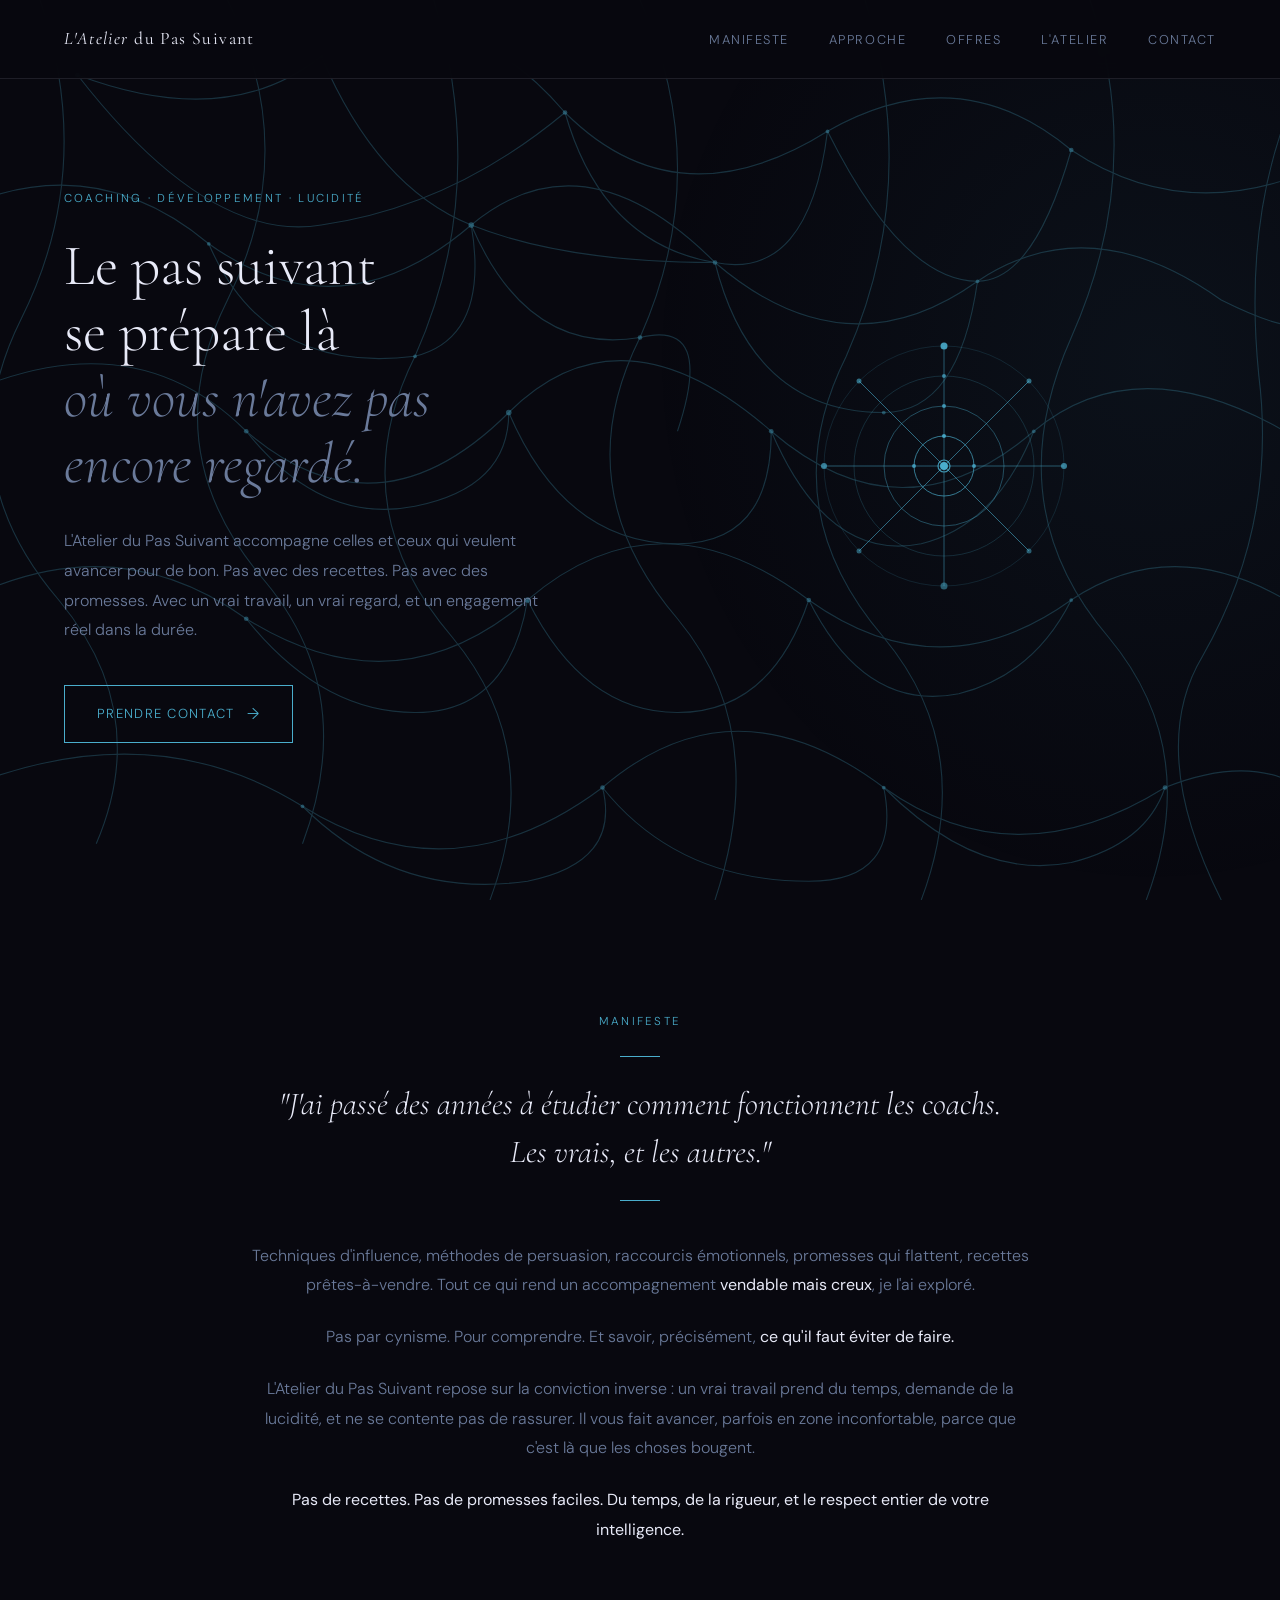
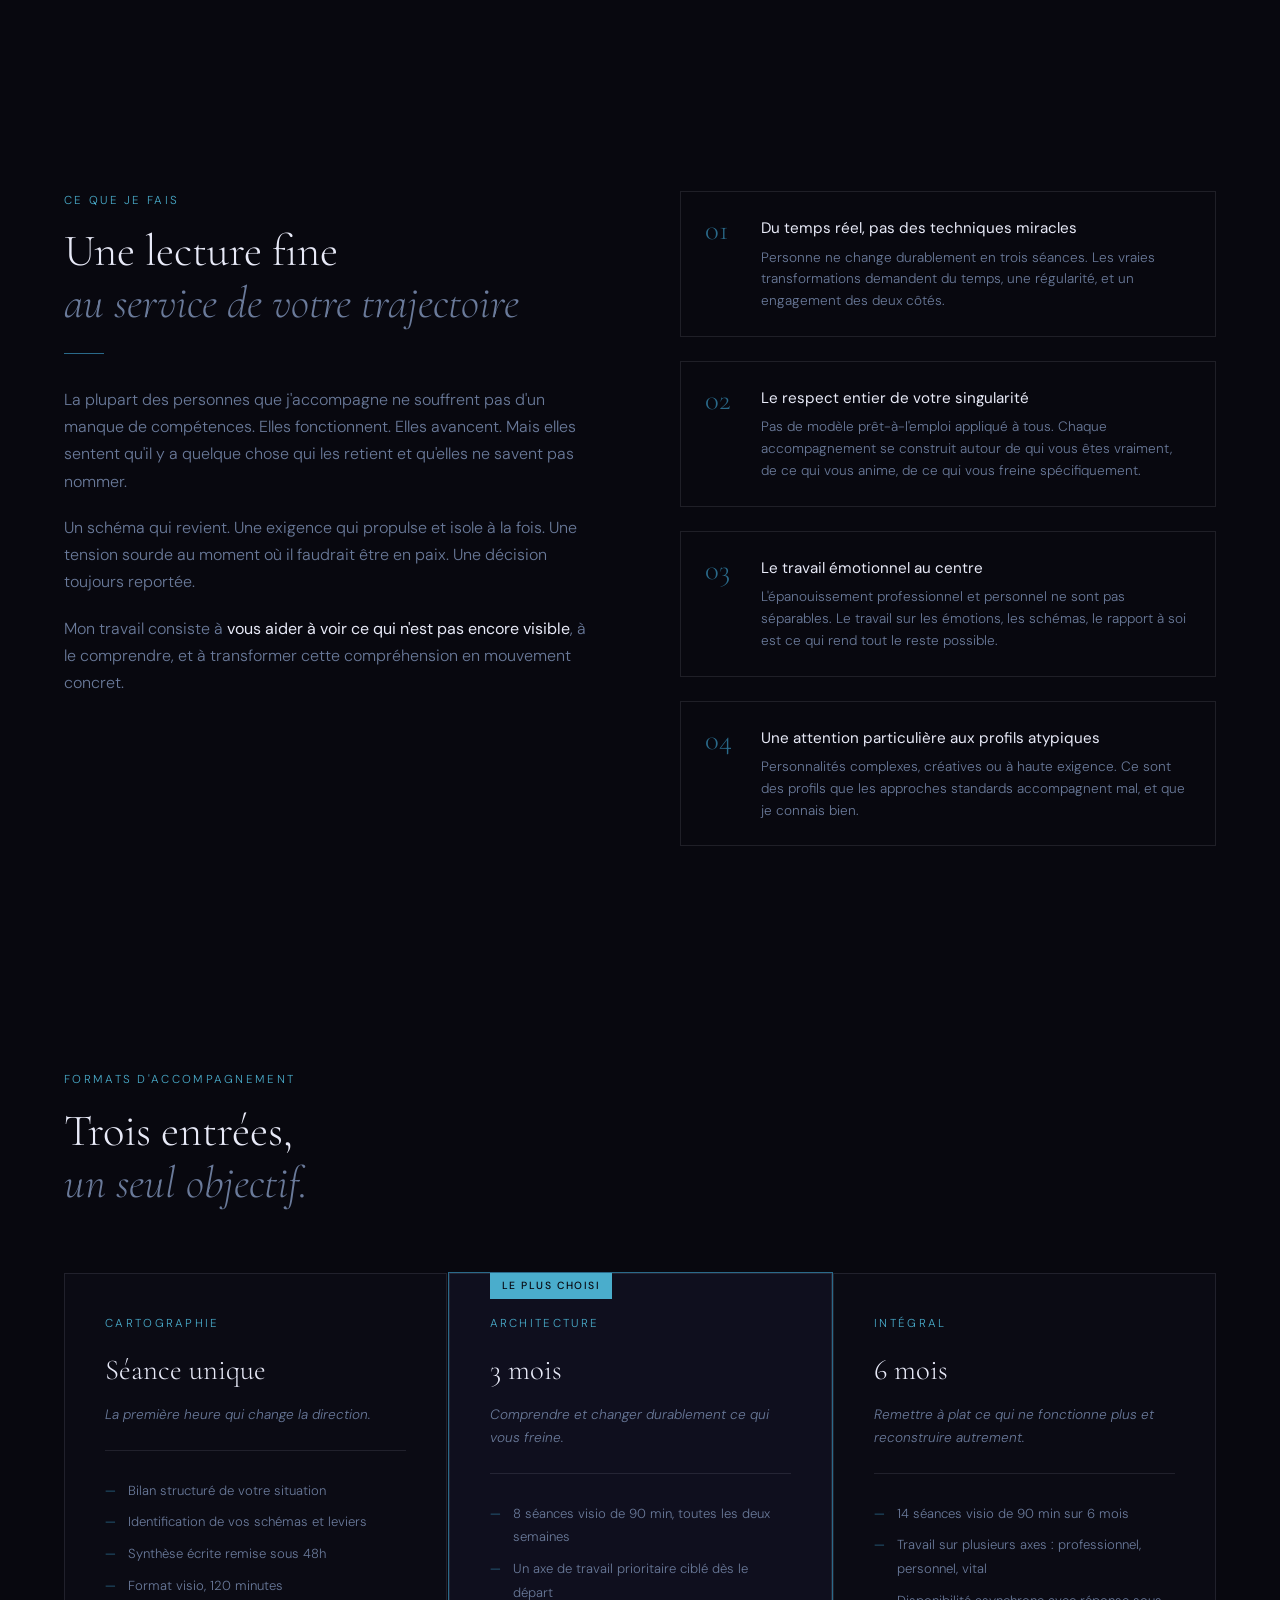
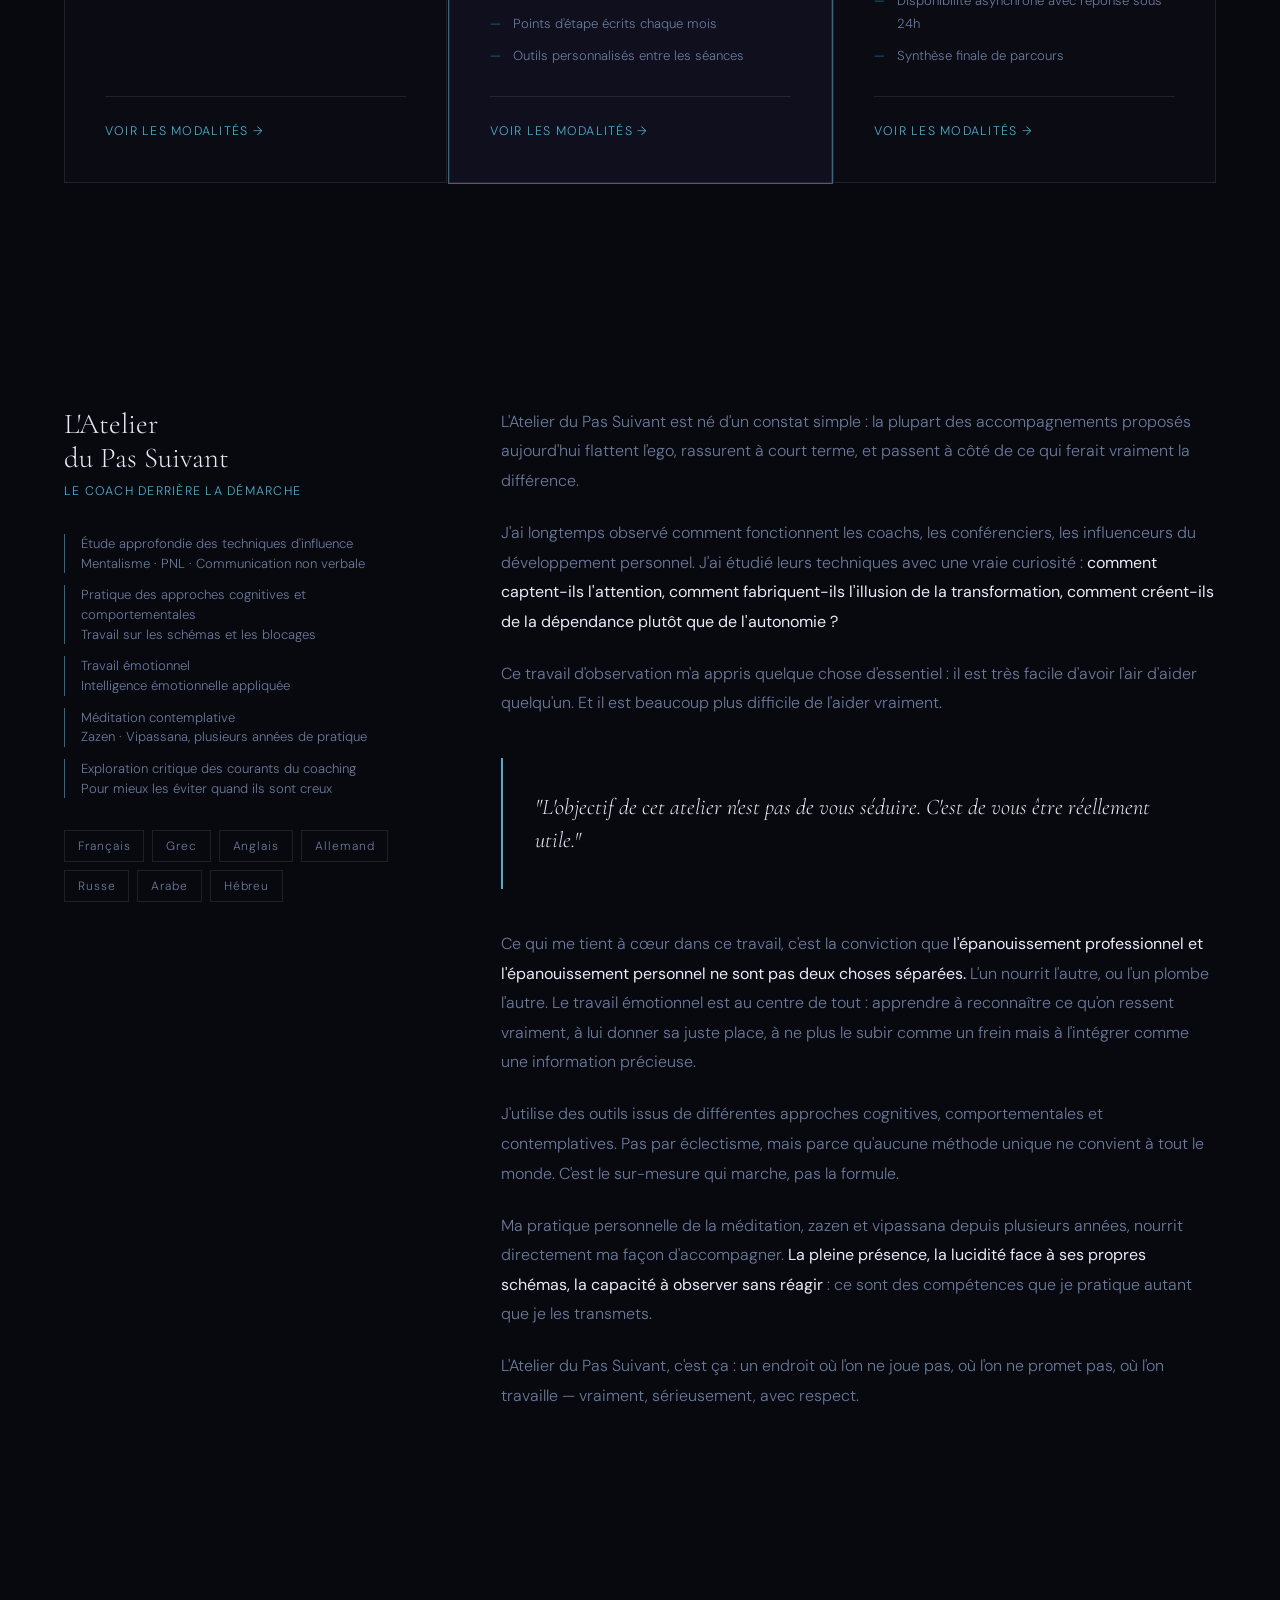
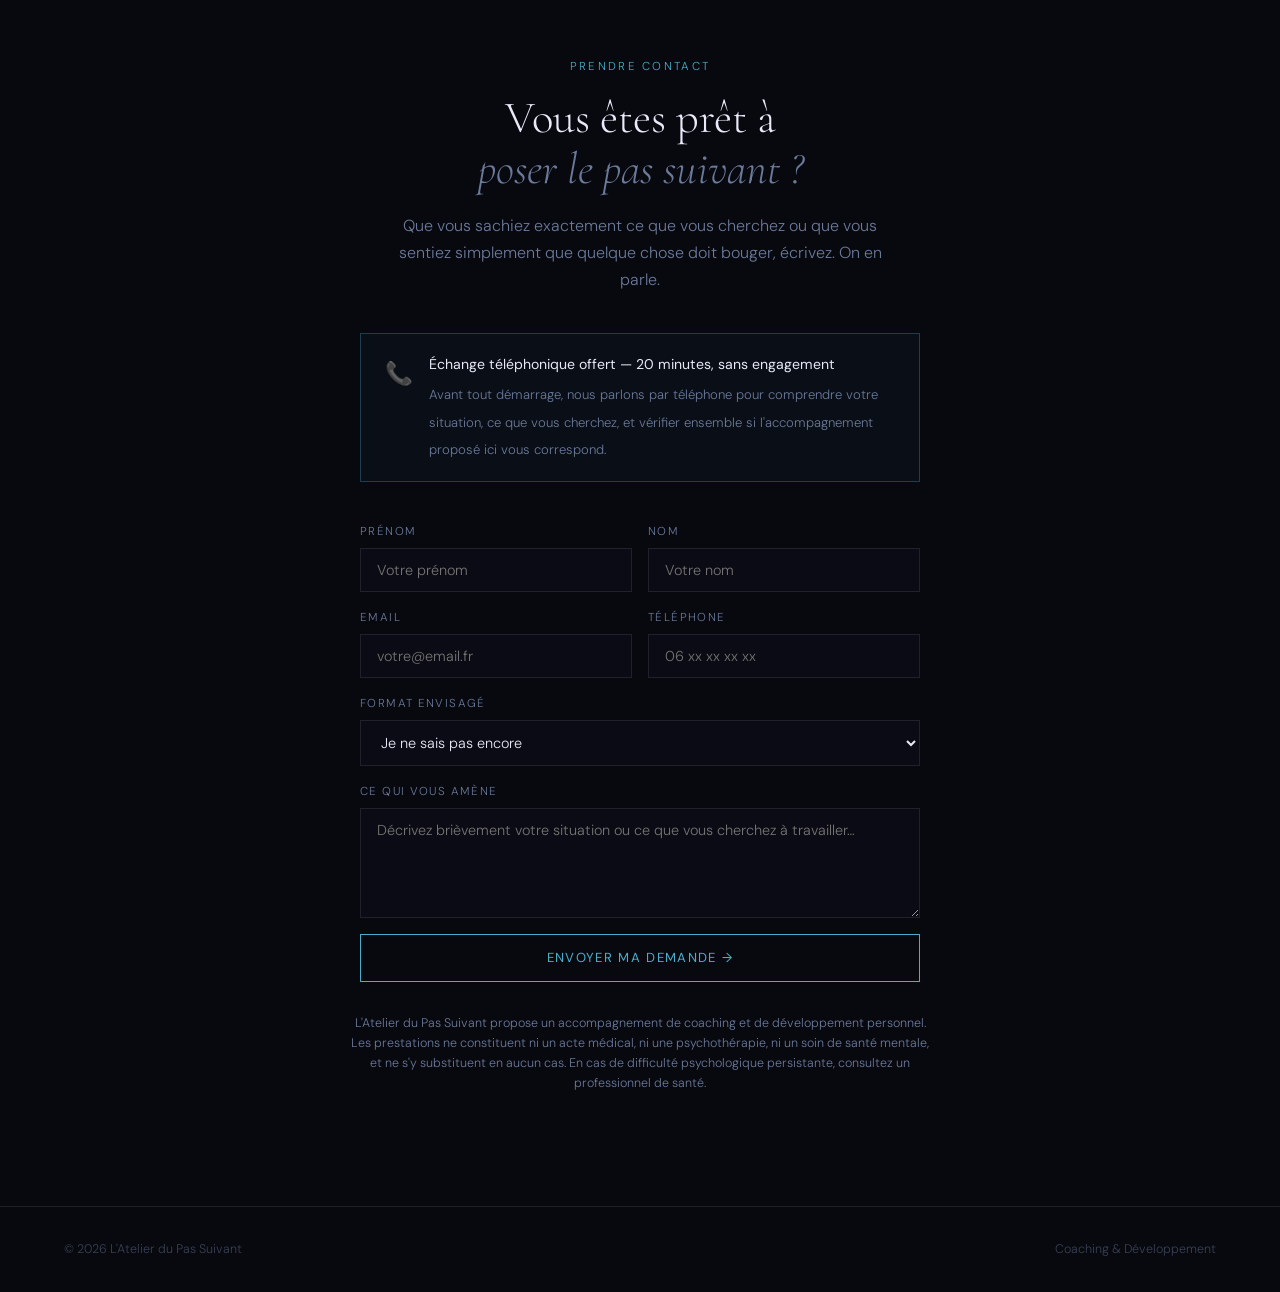
==== index.html @ dae9df20 "Add files via upload" ====
<!DOCTYPE html>
<html lang="fr">
<head>
<meta charset="UTF-8">
<meta name="viewport" content="width=device-width, initial-scale=1.0">
<meta name="google-site-verification" content="h9Bt3n3tCiEz8jQKOChytx7BB4w2GByHkAhukx6P0zg">
<script async src="https://www.googletagmanager.com/gtag/js?id=G-FEMMTYX44P"></script>
<script>window.dataLayer=window.dataLayer||[];function gtag(){dataLayer.push(arguments);}gtag('js',new Date());gtag('config','G-FEMMTYX44P');</script>
<title>L'Atelier du Pas Suivant — Coaching & Développement</title>
<meta name="description" content="L'Atelier du Pas Suivant accompagne cadres, dirigeants et professionnels exigeants dans leur développement. Sans recettes ni promesses faciles. Un vrai travail dans la durée.">
<meta name="keywords" content="coaching, développement personnel, performance, dirigeants, cadres, coaching en ligne, mentorat">
<meta name="robots" content="index, follow">
<link rel="canonical" href="https://arthurgavalas.fr">
<meta property="og:type" content="website">
<meta property="og:url" content="https://arthurgavalas.fr">
<meta property="og:title" content="L'Atelier du Pas Suivant">
<meta property="og:description" content="Coaching et développement sans recettes ni promesses faciles. Un vrai travail dans la durée.">
<meta property="og:locale" content="fr_FR">
<link rel="preconnect" href="https://fonts.googleapis.com">
<link href="https://fonts.googleapis.com/css2?family=Cormorant+Garamond:ital,wght@0,300;0,400;0,600;1,300;1,400&family=DM+Sans:wght@300;400;500&display=swap" rel="stylesheet">
<style>
*,*::before,*::after{box-sizing:border-box;margin:0;padding:0}
:root{
  --bg:#08080F;--bg2:#0E0E1A;--bg3:#141428;
  --cream:#E8EAF8;--cream-dim:#6A7A9A;
  --gold:#4AADCC;--gold-dim:#2A6A8A;
  --border:rgba(232,234,248,0.1);--border-gold:rgba(74,173,204,0.3)
}
html{scroll-behavior:smooth;background:#08080F !important}
body{background:#08080F !important;color:var(--cream);font-family:'DM Sans',sans-serif;font-weight:300;font-size:16px;line-height:1.7;-webkit-font-smoothing:antialiased}
.neural-bg{position:fixed;top:0;left:0;width:100vw;height:100vh;pointer-events:none;z-index:0;background:transparent !important}
nav,section,footer{position:relative;z-index:1;background:transparent}
.modal-overlay{position:fixed;z-index:1000}

nav{position:fixed;top:0;left:0;right:0;z-index:100;display:flex;align-items:center;justify-content:space-between;padding:1.5rem 4rem;background:rgba(8,8,15,0.92);backdrop-filter:blur(12px);border-bottom:0.5px solid var(--border)}
.nav-logo{font-family:'Cormorant Garamond',serif;font-size:1.1rem;font-weight:400;letter-spacing:0.08em;color:var(--cream);text-decoration:none;font-style:italic}
.nav-logo strong{font-style:normal;font-weight:400}
.nav-links{display:flex;gap:2.5rem;list-style:none}
.nav-links a{font-size:0.8rem;letter-spacing:0.12em;text-transform:uppercase;color:var(--cream-dim);text-decoration:none;transition:color 0.2s}
.nav-links a:hover{color:var(--cream)}

.hero{min-height:100vh;display:flex;align-items:center;padding:8rem 4rem 6rem;position:relative;overflow:hidden}
.hero::before{content:'';position:absolute;top:0;right:0;width:50%;height:100%;background:radial-gradient(ellipse at 80% 40%,rgba(74,173,204,0.06) 0%,transparent 70%);pointer-events:none}
.hero-grid{display:grid;grid-template-columns:1fr 1fr;gap:4rem;max-width:1200px;margin:0 auto;width:100%}
.hero-left{display:flex;flex-direction:column;justify-content:center}
.hero-tag{font-size:0.72rem;letter-spacing:0.2em;text-transform:uppercase;color:var(--gold);margin-bottom:1.5rem}
.hero-title{font-family:'Cormorant Garamond',serif;font-size:clamp(2.6rem,4.5vw,3.8rem);font-weight:300;line-height:1.15;color:var(--cream);margin-bottom:1.8rem}
.hero-title em{font-style:italic;font-weight:300;color:var(--cream-dim)}
.hero-sub{font-size:1rem;color:var(--cream-dim);max-width:480px;margin-bottom:2.5rem;line-height:1.85}
.hero-cta{display:inline-flex;align-items:center;gap:0.75rem;padding:0.9rem 2rem;border:0.5px solid var(--gold);color:var(--gold);text-decoration:none;font-size:0.82rem;letter-spacing:0.1em;text-transform:uppercase;transition:all 0.25s;align-self:flex-start}
.hero-cta:hover{background:var(--gold);color:var(--bg)}
.hero-cta-arrow{font-size:1rem;transition:transform 0.2s}
.hero-cta:hover .hero-cta-arrow{transform:translateX(4px)}

section{padding:7rem 4rem}
.container{max-width:1200px;margin:0 auto}
.section-tag{font-size:0.72rem;letter-spacing:0.2em;text-transform:uppercase;color:var(--gold);margin-bottom:1rem;display:block}
.section-title{font-family:'Cormorant Garamond',serif;font-size:clamp(2rem,3.5vw,3rem);font-weight:300;line-height:1.15;color:var(--cream);margin-bottom:1.5rem}
.section-title em{font-style:italic;color:var(--cream-dim)}
.sep{width:40px;height:0.5px;background:var(--gold-dim);margin:0 0 2rem}

/* MANIFESTE (différenciateur charlatan) */
.manifeste{padding:7rem 4rem}
.manifeste-container{max-width:780px;margin:0 auto;text-align:center}
.manifeste-quote{
  font-family:'Cormorant Garamond',serif;
  font-size:clamp(1.6rem,2.5vw,2.1rem);
  font-style:italic;
  line-height:1.5;
  color:var(--cream);
  margin-bottom:2.5rem;
  padding:0 1rem;
}
.manifeste-quote::before, .manifeste-quote::after{
  content:'';
  display:block;
  width:40px;
  height:0.5px;
  background:var(--gold);
  margin:1.5rem auto;
}
.manifeste-text{
  font-size:1rem;
  color:var(--cream-dim);
  line-height:1.85;
  margin-bottom:1.4rem;
}
.manifeste-text strong{color:var(--cream);font-weight:400}

.approche-grid{display:grid;grid-template-columns:1fr 1fr;gap:5rem;align-items:start}
.approche-text p{color:var(--cream-dim);margin-bottom:1.2rem;font-size:1rem}
.approche-text p strong{color:var(--cream);font-weight:400}
.pillars{display:flex;flex-direction:column;gap:1.5rem}
.pillar{display:flex;gap:1.5rem;padding:1.5rem;border:0.5px solid var(--border)}
.pillar-num{font-family:'Cormorant Garamond',serif;font-size:1.8rem;font-weight:300;color:var(--gold-dim);min-width:2rem;line-height:1}
.pillar-content h4{font-weight:400;font-size:0.95rem;color:var(--cream);margin-bottom:0.3rem}
.pillar-content p{font-size:0.85rem;color:var(--cream-dim);line-height:1.6}

.offres-grid{display:grid;grid-template-columns:repeat(3,1fr);gap:1.5px;margin-top:4rem}
.offre{background:rgba(14,14,26,0.5);padding:2.5rem;position:relative;display:flex;flex-direction:column;transition:background 0.3s;cursor:pointer;border:0.5px solid var(--border)}
.offre:hover{background:rgba(20,20,40,0.7)}
.offre.featured{background:rgba(20,20,40,0.6);outline:0.5px solid var(--gold-dim)}
.offre-badge{position:absolute;top:-1px;left:2.5rem;background:var(--gold);color:var(--bg);font-size:0.65rem;letter-spacing:0.15em;text-transform:uppercase;padding:0.25rem 0.75rem;font-weight:500}
.offre-name{font-size:0.72rem;letter-spacing:0.2em;text-transform:uppercase;color:var(--gold);margin-bottom:0.75rem}
.offre-title{font-family:'Cormorant Garamond',serif;font-size:1.8rem;font-weight:300;color:var(--cream);margin-bottom:0.5rem}
.offre-tagline{font-size:0.85rem;color:var(--cream-dim);font-style:italic;margin-bottom:1.5rem;padding-bottom:1.5rem;border-bottom:0.5px solid var(--border)}
.offre-details{font-size:0.82rem;color:var(--cream-dim);margin-bottom:1.5rem;line-height:1.8;flex:1}
.offre-details li{list-style:none;padding:0.25rem 0;display:flex;gap:0.75rem;align-items:flex-start}
.offre-details li::before{content:'—';color:var(--gold-dim);flex-shrink:0}
.offre-discover{margin-top:auto;font-size:0.78rem;letter-spacing:0.1em;text-transform:uppercase;color:var(--gold);display:flex;align-items:center;gap:0.5rem;padding-top:1.5rem;border-top:0.5px solid var(--border)}

.modal-overlay{display:none;position:fixed;top:0;left:0;right:0;bottom:0;background:rgba(8,8,15,0.88);backdrop-filter:blur(8px);z-index:1000;align-items:center;justify-content:center;padding:2rem;overflow-y:auto}
.modal-overlay.open{display:flex}
.modal{background:var(--bg2);border:0.5px solid var(--border-gold);max-width:580px;width:100%;padding:3rem;position:relative;animation:modalIn 0.25s ease;margin:auto}
@keyframes modalIn{from{opacity:0;transform:translateY(16px)}to{opacity:1;transform:translateY(0)}}
.modal-close{position:absolute;top:1.2rem;right:1.5rem;background:none;border:none;color:var(--cream-dim);font-size:1.4rem;cursor:pointer;line-height:1;transition:color 0.2s}
.modal-close:hover{color:var(--cream)}
.modal-tag{font-size:0.7rem;letter-spacing:0.2em;text-transform:uppercase;color:var(--gold);margin-bottom:0.5rem;display:block}
.modal-title{font-family:'Cormorant Garamond',serif;font-size:2rem;font-weight:300;color:var(--cream);margin-bottom:0.4rem}
.modal-tagline{font-size:0.88rem;color:var(--cream-dim);font-style:italic;margin-bottom:1.5rem;padding-bottom:1.5rem;border-bottom:0.5px solid var(--border)}
.modal-desc{font-size:0.9rem;color:var(--cream-dim);line-height:1.8;margin-bottom:1.5rem}
.modal-details{margin-bottom:1.5rem}
.modal-details li{list-style:none;padding:0.3rem 0;font-size:0.85rem;color:var(--cream-dim);display:flex;gap:0.75rem}
.modal-details li::before{content:'—';color:var(--gold);flex-shrink:0}
.modal-price-block{padding:1.5rem;border:0.5px solid var(--border-gold);background:rgba(74,173,204,0.04);margin-bottom:1.5rem}
.modal-price{font-family:'Cormorant Garamond',serif;font-size:2.4rem;font-weight:300;color:var(--cream);display:block;margin-bottom:0.3rem}
.modal-price-sub{font-size:0.8rem;color:var(--cream-dim);margin-bottom:1rem;display:block}
.modal-payment{font-size:0.82rem;color:var(--cream-dim);line-height:1.7}
.modal-payment strong{color:var(--cream);font-weight:400}
.modal-cta{display:block;text-align:center;padding:0.9rem 2rem;border:0.5px solid var(--gold);color:var(--gold);text-decoration:none;font-size:0.82rem;letter-spacing:0.1em;text-transform:uppercase;transition:all 0.25s}
.modal-cta:hover{background:var(--gold);color:var(--bg)}

.about-grid{display:grid;grid-template-columns:1fr 2fr;gap:5rem;align-items:start}
.about-left{position:sticky;top:8rem}
.about-name{font-family:'Cormorant Garamond',serif;font-size:1.8rem;font-weight:300;color:var(--cream);margin-bottom:0.3rem;line-height:1.2}
.about-role{font-size:0.78rem;color:var(--gold);letter-spacing:0.1em;text-transform:uppercase;margin-bottom:2rem}
.about-credentials{display:flex;flex-direction:column;gap:0.75rem}
.credential{font-size:0.82rem;color:var(--cream-dim);padding-left:1rem;border-left:1px solid var(--gold-dim);line-height:1.5}
.about-right p{color:var(--cream-dim);margin-bottom:1.4rem;font-size:1rem;line-height:1.85}
.about-right p strong{color:var(--cream);font-weight:400}
.quote{font-family:'Cormorant Garamond',serif;font-size:1.4rem;font-weight:300;font-style:italic;color:var(--cream);line-height:1.5;padding:2rem;border-left:2px solid var(--gold);margin:2.5rem 0}
.langs{display:flex;flex-wrap:wrap;gap:0.5rem;margin-top:2rem}
.lang-tag{font-size:0.75rem;letter-spacing:0.08em;padding:0.3rem 0.8rem;border:0.5px solid var(--border);color:var(--cream-dim)}

.contact{text-align:center}
.contact .section-title{margin-bottom:1rem}
.contact-sub{color:var(--cream-dim);font-size:1rem;max-width:520px;margin:0 auto 2.5rem}
.contact-disclaimer{font-size:0.78rem;color:var(--cream-dim);opacity:0.6;max-width:580px;margin:2rem auto 0;line-height:1.6}
.free-call-banner{max-width:560px;margin:0 auto 2rem;padding:1.2rem 1.5rem;border:0.5px solid var(--border-gold);background:rgba(74,173,204,0.04);display:flex;gap:1rem;align-items:flex-start;text-align:left}
.free-call-icon{font-size:1.4rem;flex-shrink:0;margin-top:0.1rem}
.free-call-text strong{display:block;font-size:0.88rem;color:var(--cream);font-weight:400;margin-bottom:0.2rem}
.free-call-text span{font-size:0.82rem;color:var(--cream-dim)}
.contact-form{max-width:560px;margin:2.5rem auto 0;text-align:left}
.form-grid{display:grid;grid-template-columns:1fr 1fr;gap:1rem;margin-bottom:1rem}
.form-field{display:flex;flex-direction:column;gap:0.4rem}
.form-field.full{grid-column:1/-1}
.form-field label{font-size:0.72rem;letter-spacing:0.12em;text-transform:uppercase;color:var(--cream-dim)}
.form-field input,.form-field textarea,.form-field select{background:rgba(14,14,26,0.6);border:0.5px solid var(--border);color:var(--cream);font-family:'DM Sans',sans-serif;font-size:0.9rem;font-weight:300;padding:0.75rem 1rem;outline:none;transition:border-color 0.2s;width:100%}
.form-field input:focus,.form-field textarea:focus,.form-field select:focus{border-color:var(--gold)}
.form-field textarea{resize:vertical;min-height:110px}
.form-field select option{background:var(--bg2);color:var(--cream)}
.form-submit{display:flex;align-items:center;justify-content:center;gap:0.75rem;padding:0.9rem 2rem;border:0.5px solid var(--gold);background:transparent;color:var(--gold);font-family:'DM Sans',sans-serif;font-size:0.82rem;letter-spacing:0.1em;text-transform:uppercase;cursor:pointer;transition:all 0.25s;margin-top:1rem;width:100%}
.form-submit:hover{background:var(--gold);color:var(--bg)}
.form-success{display:none;text-align:center;padding:2rem;border:0.5px solid var(--gold-dim);color:var(--cream-dim);font-size:0.9rem;margin-top:1rem}

footer{padding:2rem 4rem;border-top:0.5px solid var(--border);display:flex;justify-content:space-between;align-items:center}
footer p{font-size:0.78rem;color:var(--cream-dim);opacity:0.5}

@media(max-width:900px){
  nav{padding:1.2rem 1.5rem}
  .nav-links{display:none}
  .nav-logo{font-size:0.95rem}
  section{padding:5rem 2rem}
  .hero{padding:7rem 2rem 5rem}
  .manifeste{padding:5rem 2rem}
  .hero-grid,.approche-grid,.about-grid{grid-template-columns:1fr;gap:3rem}
  .offres-grid{grid-template-columns:1fr}
  .about-left{position:static}
  footer{flex-direction:column;gap:1rem;text-align:center}
  .modal{padding:2rem}
}
.fade-in{opacity:0;transform:translateY(20px);transition:opacity 0.7s ease,transform 0.7s ease}
.fade-in.visible{opacity:1;transform:translateY(0)}
</style>
</head>
<body style="background:#08080F;">

<svg class="neural-bg" viewBox="0 0 1440 960" preserveAspectRatio="xMidYMid slice" xmlns="http://www.w3.org/2000/svg">
  <g fill="none" stroke="#4AADCC" stroke-width="1.2" opacity="0.25">
    <path d="M120 80 Q280 140 380 60 Q520 -20 640 120 Q760 240 920 140 Q1060 60 1180 160 Q1300 240 1440 180"/>
    <path d="M0 220 Q140 160 260 260 Q400 360 540 240 Q660 140 800 280 Q940 400 1080 300 Q1200 220 1340 320 Q1440 370 1440 330"/>
    <path d="M0 420 Q180 340 300 460 Q440 580 580 440 Q700 320 860 460 Q1000 580 1140 460 Q1260 360 1440 480"/>
    <path d="M0 640 Q160 560 300 660 Q460 760 600 640 Q740 520 900 640 Q1040 740 1180 640 Q1300 560 1440 660"/>
    <path d="M0 840 Q200 760 360 860 Q520 960 680 840 Q820 720 980 840 Q1120 940 1280 840 Q1380 800 1440 850"/>
    <path d="M80 0 Q140 180 60 340 Q-20 500 100 640 Q200 760 140 900"/>
    <path d="M280 0 Q360 160 280 320 Q200 480 320 620 Q420 740 360 900"/>
    <path d="M500 0 Q560 200 480 380 Q400 540 520 680 Q620 800 560 960"/>
    <path d="M720 0 Q800 180 720 360 Q640 520 760 660 Q860 780 800 960"/>
    <path d="M960 0 Q1020 200 940 380 Q860 540 980 680 Q1080 800 1020 960"/>
    <path d="M1200 0 Q1260 180 1180 360 Q1100 540 1220 680 Q1320 800 1260 960"/>
    <path d="M1440 60 Q1360 200 1380 400 Q1400 560 1320 700 Q1260 800 1340 960"/>
    <path d="M120 80 Q260 260 380 240 Q520 220 640 120"/>
    <path d="M380 60 Q440 200 540 240 Q640 280 800 280"/>
    <path d="M640 120 Q680 260 800 280 Q900 300 920 140"/>
    <path d="M260 260 Q320 400 480 380 Q560 360 540 240"/>
    <path d="M540 240 Q600 380 720 360 Q800 340 760 460"/>
    <path d="M800 280 Q840 440 980 440 Q1060 440 1080 300"/>
    <path d="M920 140 Q1000 300 1080 300 Q1140 300 1180 160"/>
    <path d="M300 460 Q380 560 480 540 Q580 520 580 440"/>
    <path d="M580 440 Q640 580 760 580 Q860 580 860 460"/>
    <path d="M860 460 Q920 600 1020 580 Q1100 560 1140 460"/>
    <path d="M300 660 Q380 760 480 760 Q580 760 600 640"/>
    <path d="M600 640 Q660 760 760 760 Q860 760 900 640"/>
    <path d="M900 640 Q960 760 1060 740 Q1140 720 1180 640"/>
    <path d="M360 860 Q460 960 600 940 Q700 920 680 840"/>
    <path d="M680 840 Q760 940 900 940 Q1000 940 980 840"/>
    <path d="M980 840 Q1080 940 1180 920 Q1260 900 1280 840"/>
  </g>
  <g fill="#4AADCC" opacity="0.40">
    <circle cx="120" cy="80" r="2.5"/><circle cx="380" cy="60" r="2"/><circle cx="640" cy="120" r="2.5"/>
    <circle cx="920" cy="140" r="2"/><circle cx="1180" cy="160" r="2.5"/><circle cx="260" cy="260" r="2"/>
    <circle cx="540" cy="240" r="3"/><circle cx="800" cy="280" r="2.5"/><circle cx="1080" cy="300" r="2"/>
    <circle cx="300" cy="460" r="2.5"/><circle cx="580" cy="440" r="3"/><circle cx="860" cy="460" r="2.5"/>
    <circle cx="1140" cy="460" r="2"/><circle cx="480" cy="380" r="2"/><circle cx="720" cy="360" r="2.5"/>
    <circle cx="980" cy="440" r="2"/><circle cx="300" cy="660" r="2.5"/><circle cx="600" cy="640" r="3"/>
    <circle cx="900" cy="640" r="2.5"/><circle cx="1180" cy="640" r="2"/><circle cx="360" cy="860" r="2"/>
    <circle cx="680" cy="840" r="2.5"/><circle cx="980" cy="840" r="2"/><circle cx="1280" cy="840" r="2.5"/>
  </g>
</svg>

<nav>
  <a href="#" class="nav-logo"><em>L'Atelier</em> <strong>du Pas Suivant</strong></a>
  <ul class="nav-links">
    <li><a href="#manifeste">Manifeste</a></li>
    <li><a href="#approche">Approche</a></li>
    <li><a href="#offres">Offres</a></li>
    <li><a href="#atelier">L'Atelier</a></li>
    <li><a href="#contact">Contact</a></li>
  </ul>
</nav>

<section class="hero">
  <div class="hero-grid">
    <div class="hero-left fade-in">
      <span class="hero-tag">Coaching · Développement · Lucidité</span>
      <h1 class="hero-title">Le pas suivant<br>se prépare là<br><em>où vous n'avez pas<br>encore regardé.</em></h1>
      <p class="hero-sub">L'Atelier du Pas Suivant accompagne celles et ceux qui veulent avancer pour de bon. Pas avec des recettes. Pas avec des promesses. Avec un vrai travail, un vrai regard, et un engagement réel dans la durée.</p>
      <a href="#contact" class="hero-cta">Prendre contact <span class="hero-cta-arrow">→</span></a>
    </div>
    <div class="fade-in" style="transition-delay:0.2s;display:flex;align-items:center;justify-content:center;position:relative;min-height:400px;">
      <svg viewBox="0 0 300 300" width="300" height="300" style="position:relative;z-index:1;" xmlns="http://www.w3.org/2000/svg">
        <g fill="none" stroke="#4AADCC" opacity="0.85">
          <circle cx="150" cy="150" r="120" stroke-width="0.6" opacity="0.3"/>
          <circle cx="150" cy="150" r="90" stroke-width="0.6" opacity="0.4"/>
          <circle cx="150" cy="150" r="60" stroke-width="0.8" opacity="0.6"/>
          <circle cx="150" cy="150" r="30" stroke-width="1" opacity="0.8"/>
          <circle cx="150" cy="150" r="6" stroke-width="1.2"/>
        </g>
        <g fill="none" stroke="#4AADCC" stroke-width="0.8" opacity="0.6">
          <line x1="150" y1="30" x2="150" y2="270"/>
          <line x1="30" y1="150" x2="270" y2="150"/>
          <line x1="65" y1="65" x2="235" y2="235"/>
          <line x1="235" y1="65" x2="65" y2="235"/>
        </g>
        <g fill="#4AADCC">
          <circle cx="150" cy="30" r="3.5" opacity="0.9"/>
          <circle cx="150" cy="270" r="3.5" opacity="0.5"/>
          <circle cx="30" cy="150" r="3" opacity="0.7"/>
          <circle cx="270" cy="150" r="3" opacity="0.7"/>
          <circle cx="65" cy="65" r="2.5" opacity="0.6"/>
          <circle cx="235" cy="65" r="2.5" opacity="0.6"/>
          <circle cx="65" cy="235" r="2.5" opacity="0.5"/>
          <circle cx="235" cy="235" r="2.5" opacity="0.5"/>
          <circle cx="150" cy="60" r="2" opacity="0.7"/>
          <circle cx="150" cy="90" r="2" opacity="0.8"/>
          <circle cx="150" cy="120" r="2" opacity="0.9"/>
          <circle cx="150" cy="150" r="4"/>
          <circle cx="180" cy="150" r="2" opacity="0.8"/>
          <circle cx="120" cy="150" r="2" opacity="0.8"/>
        </g>
        <g fill="none" stroke="#4AADCC" stroke-width="0.5" opacity="0.4">
          <path d="M150 150 Q200 100 235 65"/>
          <path d="M150 150 Q100 100 65 65"/>
          <path d="M150 150 Q200 200 235 235"/>
          <path d="M150 150 Q100 200 65 235"/>
        </g>
      </svg>
    </div>
  </div>
</section>

<!-- MANIFESTE -->
<section class="manifeste" id="manifeste">
  <div class="manifeste-container fade-in">
    <span class="section-tag">Manifeste</span>
    <div class="manifeste-quote">
      "J'ai passé des années à étudier comment fonctionnent les coachs. Les vrais, et les autres."
    </div>
    <p class="manifeste-text">
      Techniques d'influence, méthodes de persuasion, raccourcis émotionnels, promesses qui flattent, recettes prêtes-à-vendre. Tout ce qui rend un accompagnement <strong>vendable mais creux</strong>, je l'ai exploré.
    </p>
    <p class="manifeste-text">
      Pas par cynisme. Pour comprendre. Et savoir, précisément, <strong>ce qu'il faut éviter de faire.</strong>
    </p>
    <p class="manifeste-text">
      L'Atelier du Pas Suivant repose sur la conviction inverse : un vrai travail prend du temps, demande de la lucidité, et ne se contente pas de rassurer. Il vous fait avancer, parfois en zone inconfortable, parce que c'est là que les choses bougent.
    </p>
    <p class="manifeste-text">
      <strong>Pas de recettes. Pas de promesses faciles. Du temps, de la rigueur, et le respect entier de votre intelligence.</strong>
    </p>
  </div>
</section>

<!-- APPROCHE -->
<section id="approche">
  <div class="container">
    <div class="approche-grid">
      <div class="fade-in">
        <span class="section-tag">Ce que je fais</span>
        <h2 class="section-title">Une lecture fine<br><em>au service de votre trajectoire</em></h2>
        <div class="sep"></div>
        <div class="approche-text">
          <p>La plupart des personnes que j'accompagne ne souffrent pas d'un manque de compétences. Elles fonctionnent. Elles avancent. Mais elles sentent qu'il y a quelque chose qui les retient et qu'elles ne savent pas nommer.</p>
          <p>Un schéma qui revient. Une exigence qui propulse et isole à la fois. Une tension sourde au moment où il faudrait être en paix. Une décision toujours reportée.</p>
          <p>Mon travail consiste à <strong>vous aider à voir ce qui n'est pas encore visible</strong>, à le comprendre, et à transformer cette compréhension en mouvement concret.</p>
        </div>
      </div>
      <div class="pillars fade-in" style="transition-delay:0.15s">
        <div class="pillar">
          <span class="pillar-num">01</span>
          <div class="pillar-content">
            <h4>Du temps réel, pas des techniques miracles</h4>
            <p>Personne ne change durablement en trois séances. Les vraies transformations demandent du temps, une régularité, et un engagement des deux côtés.</p>
          </div>
        </div>
        <div class="pillar">
          <span class="pillar-num">02</span>
          <div class="pillar-content">
            <h4>Le respect entier de votre singularité</h4>
            <p>Pas de modèle prêt-à-l'emploi appliqué à tous. Chaque accompagnement se construit autour de qui vous êtes vraiment, de ce qui vous anime, de ce qui vous freine spécifiquement.</p>
          </div>
        </div>
        <div class="pillar">
          <span class="pillar-num">03</span>
          <div class="pillar-content">
            <h4>Le travail émotionnel au centre</h4>
            <p>L'épanouissement professionnel et personnel ne sont pas séparables. Le travail sur les émotions, les schémas, le rapport à soi est ce qui rend tout le reste possible.</p>
          </div>
        </div>
        <div class="pillar">
          <span class="pillar-num">04</span>
          <div class="pillar-content">
            <h4>Une attention particulière aux profils atypiques</h4>
            <p>Personnalités complexes, créatives ou à haute exigence. Ce sont des profils que les approches standards accompagnent mal, et que je connais bien.</p>
          </div>
        </div>
      </div>
    </div>
  </div>
</section>

<!-- OFFRES -->
<section id="offres">
  <div class="container">
    <div class="fade-in">
      <span class="section-tag">Formats d'accompagnement</span>
      <h2 class="section-title">Trois entrées,<br><em>un seul objectif.</em></h2>
    </div>
    <div class="offres-grid fade-in" style="transition-delay:0.1s">
      <div class="offre" onclick="openModal('cartographie')">
        <span class="offre-name">Cartographie</span>
        <div class="offre-title">Séance unique</div>
        <div class="offre-tagline">La première heure qui change la direction.</div>
        <ul class="offre-details">
          <li>Bilan structuré de votre situation</li>
          <li>Identification de vos schémas et leviers</li>
          <li>Synthèse écrite remise sous 48h</li>
          <li>Format visio, 120 minutes</li>
        </ul>
        <div class="offre-discover">Voir les modalités →</div>
      </div>
      <div class="offre featured" onclick="openModal('architecture')">
        <span class="offre-badge">Le plus choisi</span>
        <span class="offre-name">Architecture</span>
        <div class="offre-title">3 mois</div>
        <div class="offre-tagline">Comprendre et changer durablement ce qui vous freine.</div>
        <ul class="offre-details">
          <li>8 séances visio de 90 min, toutes les deux semaines</li>
          <li>Un axe de travail prioritaire ciblé dès le départ</li>
          <li>Points d'étape écrits chaque mois</li>
          <li>Outils personnalisés entre les séances</li>
        </ul>
        <div class="offre-discover">Voir les modalités →</div>
      </div>
      <div class="offre" onclick="openModal('integral')">
        <span class="offre-name">Intégral</span>
        <div class="offre-title">6 mois</div>
        <div class="offre-tagline">Remettre à plat ce qui ne fonctionne plus et reconstruire autrement.</div>
        <ul class="offre-details">
          <li>14 séances visio de 90 min sur 6 mois</li>
          <li>Travail sur plusieurs axes : professionnel, personnel, vital</li>
          <li>Disponibilité asynchrone avec réponse sous 24h</li>
          <li>Synthèse finale de parcours</li>
        </ul>
        <div class="offre-discover">Voir les modalités →</div>
      </div>
    </div>
  </div>
</section>

<!-- MODALS -->
<div class="modal-overlay" id="modal-cartographie" onclick="closeModalOutside(event,'cartographie')">
  <div class="modal">
    <button class="modal-close" onclick="closeModal('cartographie')">✕</button>
    <span class="modal-tag">Cartographie</span>
    <div class="modal-title">Séance unique</div>
    <div class="modal-tagline">La première heure qui change la direction.</div>
    <div class="modal-desc">Une session de 120 minutes pour dresser un état des lieux précis de là où vous en êtes : ce qui vous freine, ce qui est sous-exploité, ce qui mérite d'être travaillé en priorité. Vous repartez avec une synthèse écrite, un vrai document de travail utilisable immédiatement.</div>
    <ul class="modal-details">
      <li>Bilan structuré de votre situation actuelle</li>
      <li>Identification de vos schémas et de vos ressources</li>
      <li>Clarification de vos axes de développement prioritaires</li>
      <li>Synthèse écrite personnalisée remise sous 48h</li>
      <li>Format visio, 120 minutes</li>
    </ul>
    <div class="modal-price-block">
      <span class="modal-price">250 €</span>
      <span class="modal-price-sub">Sans engagement ni suite obligatoire</span>
      <div class="modal-payment"><strong>Modalités de paiement</strong><br>Paiement intégral à la réservation, par virement bancaire. Aucune suite n'est imposée à l'issue de cette séance.</div>
    </div>
    <a href="#contact" class="modal-cta" onclick="closeModal('cartographie')">Réserver cette séance →</a>
  </div>
</div>

<div class="modal-overlay" id="modal-architecture" onclick="closeModalOutside(event,'architecture')">
  <div class="modal">
    <button class="modal-close" onclick="closeModal('architecture')">✕</button>
    <span class="modal-tag">Architecture</span>
    <div class="modal-title">Programme 3 mois</div>
    <div class="modal-tagline">Comprendre et changer durablement ce qui vous freine.</div>
    <div class="modal-desc">Un travail structuré sur un axe prioritaire identifié ensemble dès la première séance : gestion du stress, clarté décisionnelle, rapport à l'autorité ou à l'échec, reconstruction après une rupture professionnelle. Chaque séance a un objectif précis. Chaque fin de mois, un point d'étape écrit pour ancrer les avancées.</div>
    <ul class="modal-details">
      <li>8 séances visio de 90 minutes, toutes les deux semaines</li>
      <li>Un axe de travail ciblé et ajusté au fil du programme</li>
      <li>Points d'étape écrits à la fin de chaque mois</li>
      <li>Outils et exercices personnalisés entre les séances</li>
      <li>Disponibilité par message pour les questions entre séances</li>
    </ul>
    <div class="modal-price-block">
      <span class="modal-price">2 100 €</span>
      <span class="modal-price-sub">262 € par séance, livrables inclus</span>
      <div class="modal-payment"><strong>Modalités de paiement</strong><br>50 % à la signature (1 050 €), puis 50 % à l'issue de la 4e séance (1 050 €). Paiement par virement bancaire.</div>
    </div>
    <a href="#contact" class="modal-cta" onclick="closeModal('architecture')">Démarrer ce programme →</a>
  </div>
</div>

<div class="modal-overlay" id="modal-integral" onclick="closeModalOutside(event,'integral')">
  <div class="modal">
    <button class="modal-close" onclick="closeModal('integral')">✕</button>
    <span class="modal-tag">Intégral</span>
    <div class="modal-title">Accompagnement 6 mois</div>
    <div class="modal-tagline">Remettre à plat ce qui ne fonctionne plus et reconstruire autrement.</div>
    <div class="modal-desc">L'accompagnement le plus complet. On travaille sur l'ensemble des dimensions, professionnelle, personnelle, relationnelle, vitale, avec la continuité et la profondeur que seule une durée longue permet. Une disponibilité asynchrone est incluse : entre les séances, vous pouvez m'écrire, je réponds sous 24h.</div>
    <ul class="modal-details">
      <li>14 séances visio de 90 minutes sur 6 mois</li>
      <li>Travail multi-axes : professionnel, personnel, émotionnel, vital</li>
      <li>Disponibilité asynchrone incluse, réponse sous 24h</li>
      <li>Outils et ressources adaptés tout au long du parcours</li>
      <li>Synthèse finale complète de votre évolution</li>
    </ul>
    <div class="modal-price-block">
      <span class="modal-price">4 200 €</span>
      <span class="modal-price-sub">Pour les transitions majeures et les refontes complètes</span>
      <div class="modal-payment"><strong>Modalités de paiement</strong><br>En trois fois : 40 % à la signature (1 680 €), 30 % au 2e mois (1 260 €), 30 % au 4e mois (1 260 €). Paiement par virement bancaire.</div>
    </div>
    <a href="#contact" class="modal-cta" onclick="closeModal('integral')">Démarrer cet accompagnement →</a>
  </div>
</div>

<!-- ATELIER (about) -->
<section id="atelier">
  <div class="container">
    <div class="about-grid">
      <div class="about-left fade-in">
        <div class="about-name">L'Atelier<br>du Pas Suivant</div>
        <div class="about-role">Le coach derrière la démarche</div>
        <div class="about-credentials">
          <div class="credential">Étude approfondie des techniques d'influence<br>Mentalisme · PNL · Communication non verbale</div>
          <div class="credential">Pratique des approches cognitives et comportementales<br>Travail sur les schémas et les blocages</div>
          <div class="credential">Travail émotionnel<br>Intelligence émotionnelle appliquée</div>
          <div class="credential">Méditation contemplative<br>Zazen · Vipassana, plusieurs années de pratique</div>
          <div class="credential">Exploration critique des courants du coaching<br>Pour mieux les éviter quand ils sont creux</div>
        </div>
        <div class="langs" style="margin-top:2rem">
          <span class="lang-tag">Français</span>
          <span class="lang-tag">Grec</span>
          <span class="lang-tag">Anglais</span>
          <span class="lang-tag">Allemand</span>
          <span class="lang-tag">Russe</span>
          <span class="lang-tag">Arabe</span>
          <span class="lang-tag">Hébreu</span>
        </div>
      </div>
      <div class="about-right fade-in" style="transition-delay:0.15s">
        <p>L'Atelier du Pas Suivant est né d'un constat simple : la plupart des accompagnements proposés aujourd'hui flattent l'ego, rassurent à court terme, et passent à côté de ce qui ferait vraiment la différence.</p>
        <p>J'ai longtemps observé comment fonctionnent les coachs, les conférenciers, les influenceurs du développement personnel. J'ai étudié leurs techniques avec une vraie curiosité : <strong>comment captent-ils l'attention, comment fabriquent-ils l'illusion de la transformation, comment créent-ils de la dépendance plutôt que de l'autonomie ?</strong></p>
        <p>Ce travail d'observation m'a appris quelque chose d'essentiel : il est très facile d'avoir l'air d'aider quelqu'un. Et il est beaucoup plus difficile de l'aider vraiment.</p>
        <div class="quote">"L'objectif de cet atelier n'est pas de vous séduire. C'est de vous être réellement utile."</div>
        <p>Ce qui me tient à cœur dans ce travail, c'est la conviction que <strong>l'épanouissement professionnel et l'épanouissement personnel ne sont pas deux choses séparées.</strong> L'un nourrit l'autre, ou l'un plombe l'autre. Le travail émotionnel est au centre de tout : apprendre à reconnaître ce qu'on ressent vraiment, à lui donner sa juste place, à ne plus le subir comme un frein mais à l'intégrer comme une information précieuse.</p>
        <p>J'utilise des outils issus de différentes approches cognitives, comportementales et contemplatives. Pas par éclectisme, mais parce qu'aucune méthode unique ne convient à tout le monde. C'est le sur-mesure qui marche, pas la formule.</p>
        <p>Ma pratique personnelle de la méditation, zazen et vipassana depuis plusieurs années, nourrit directement ma façon d'accompagner. <strong>La pleine présence, la lucidité face à ses propres schémas, la capacité à observer sans réagir</strong> : ce sont des compétences que je pratique autant que je les transmets.</p>
        <p>L'Atelier du Pas Suivant, c'est ça : un endroit où l'on ne joue pas, où l'on ne promet pas, où l'on travaille — vraiment, sérieusement, avec respect.</p>
      </div>
    </div>
  </div>
</section>

<!-- CONTACT -->
<section class="contact" id="contact">
  <div class="container">
    <span class="section-tag">Prendre contact</span>
    <h2 class="section-title fade-in">Vous êtes prêt à<br><em>poser le pas suivant ?</em></h2>
    <p class="contact-sub fade-in">Que vous sachiez exactement ce que vous cherchez ou que vous sentiez simplement que quelque chose doit bouger, écrivez. On en parle.</p>
    <div class="free-call-banner fade-in">
      <div class="free-call-icon">📞</div>
      <div class="free-call-text">
        <strong>Échange téléphonique offert — 20 minutes, sans engagement</strong>
        <span>Avant tout démarrage, nous parlons par téléphone pour comprendre votre situation, ce que vous cherchez, et vérifier ensemble si l'accompagnement proposé ici vous correspond.</span>
      </div>
    </div>
    <div class="contact-form fade-in">
      <form action="https://formspree.io/f/xnjrqyve" method="POST" onsubmit="handleSubmit(event)">
        <input type="hidden" name="_subject" value="Nouveau contact — L'Atelier du Pas Suivant">
        <input type="hidden" name="_language" value="fr">
        <div class="form-grid">
          <div class="form-field">
            <label for="prenom">Prénom</label>
            <input type="text" id="prenom" name="prenom" placeholder="Votre prénom" required>
          </div>
          <div class="form-field">
            <label for="nom">Nom</label>
            <input type="text" id="nom" name="nom" placeholder="Votre nom" required>
          </div>
          <div class="form-field">
            <label for="email">Email</label>
            <input type="email" id="email" name="email" placeholder="votre@email.fr" required>
          </div>
          <div class="form-field">
            <label for="telephone">Téléphone</label>
            <input type="tel" id="telephone" name="telephone" placeholder="06 xx xx xx xx">
          </div>
          <div class="form-field full">
            <label for="formule">Format envisagé</label>
            <select id="formule" name="formule">
              <option value="">Je ne sais pas encore</option>
              <option value="appel">Échange téléphonique d'abord</option>
              <option value="cartographie">Cartographie — Séance unique (250 €)</option>
              <option value="architecture">Architecture — 3 mois (2 100 €)</option>
              <option value="integral">Intégral — 6 mois (4 200 €)</option>
            </select>
          </div>
          <div class="form-field full">
            <label for="message">Ce qui vous amène</label>
            <textarea id="message" name="message" placeholder="Décrivez brièvement votre situation ou ce que vous cherchez à travailler…"></textarea>
          </div>
        </div>
        <button type="submit" class="form-submit">Envoyer ma demande →</button>
      </form>
      <div class="form-success" id="formSuccess">✦ &nbsp; Message reçu. Je vous réponds sous 48h pour convenir d'un échange téléphonique.</div>
    </div>
    <p class="contact-disclaimer fade-in">L'Atelier du Pas Suivant propose un accompagnement de coaching et de développement personnel. Les prestations ne constituent ni un acte médical, ni une psychothérapie, ni un soin de santé mentale, et ne s'y substituent en aucun cas. En cas de difficulté psychologique persistante, consultez un professionnel de santé.</p>
  </div>
</section>

<footer>
  <p>© 2026 L'Atelier du Pas Suivant</p>
  <p>Coaching & Développement</p>
</footer>

<script>
var observer = new IntersectionObserver(function(entries) {
  entries.forEach(function(e) {
    if (e.isIntersecting) { e.target.classList.add('visible'); observer.unobserve(e.target); }
  });
}, { threshold: 0.1 });
document.querySelectorAll('.fade-in').forEach(function(el) { observer.observe(el); });

function openModal(id) {
  document.getElementById('modal-' + id).classList.add('open');
  document.body.style.overflow = 'hidden';
}
function closeModal(id) {
  document.getElementById('modal-' + id).classList.remove('open');
  document.body.style.overflow = '';
}
function closeModalOutside(e, id) {
  if (e.target === document.getElementById('modal-' + id)) closeModal(id);
}
document.addEventListener('keydown', function(e) {
  if (e.key === 'Escape') { ['cartographie','architecture','integral'].forEach(function(id) { closeModal(id); }); }
});

function handleSubmit(e) {
  e.preventDefault();
  var form = e.target;
  var data = new FormData(form);
  fetch('https://formspree.io/f/xnjrqyve', {
    method: 'POST',
    body: data,
    headers: { 'Accept': 'application/json' }
  }).then(function(response) {
    if (response.ok) {
      form.style.display = 'none';
      document.getElementById('formSuccess').style.display = 'block';
    } else {
      form.submit();
    }
  }).catch(function() { form.submit(); });
}
</script>
</body>
</html>
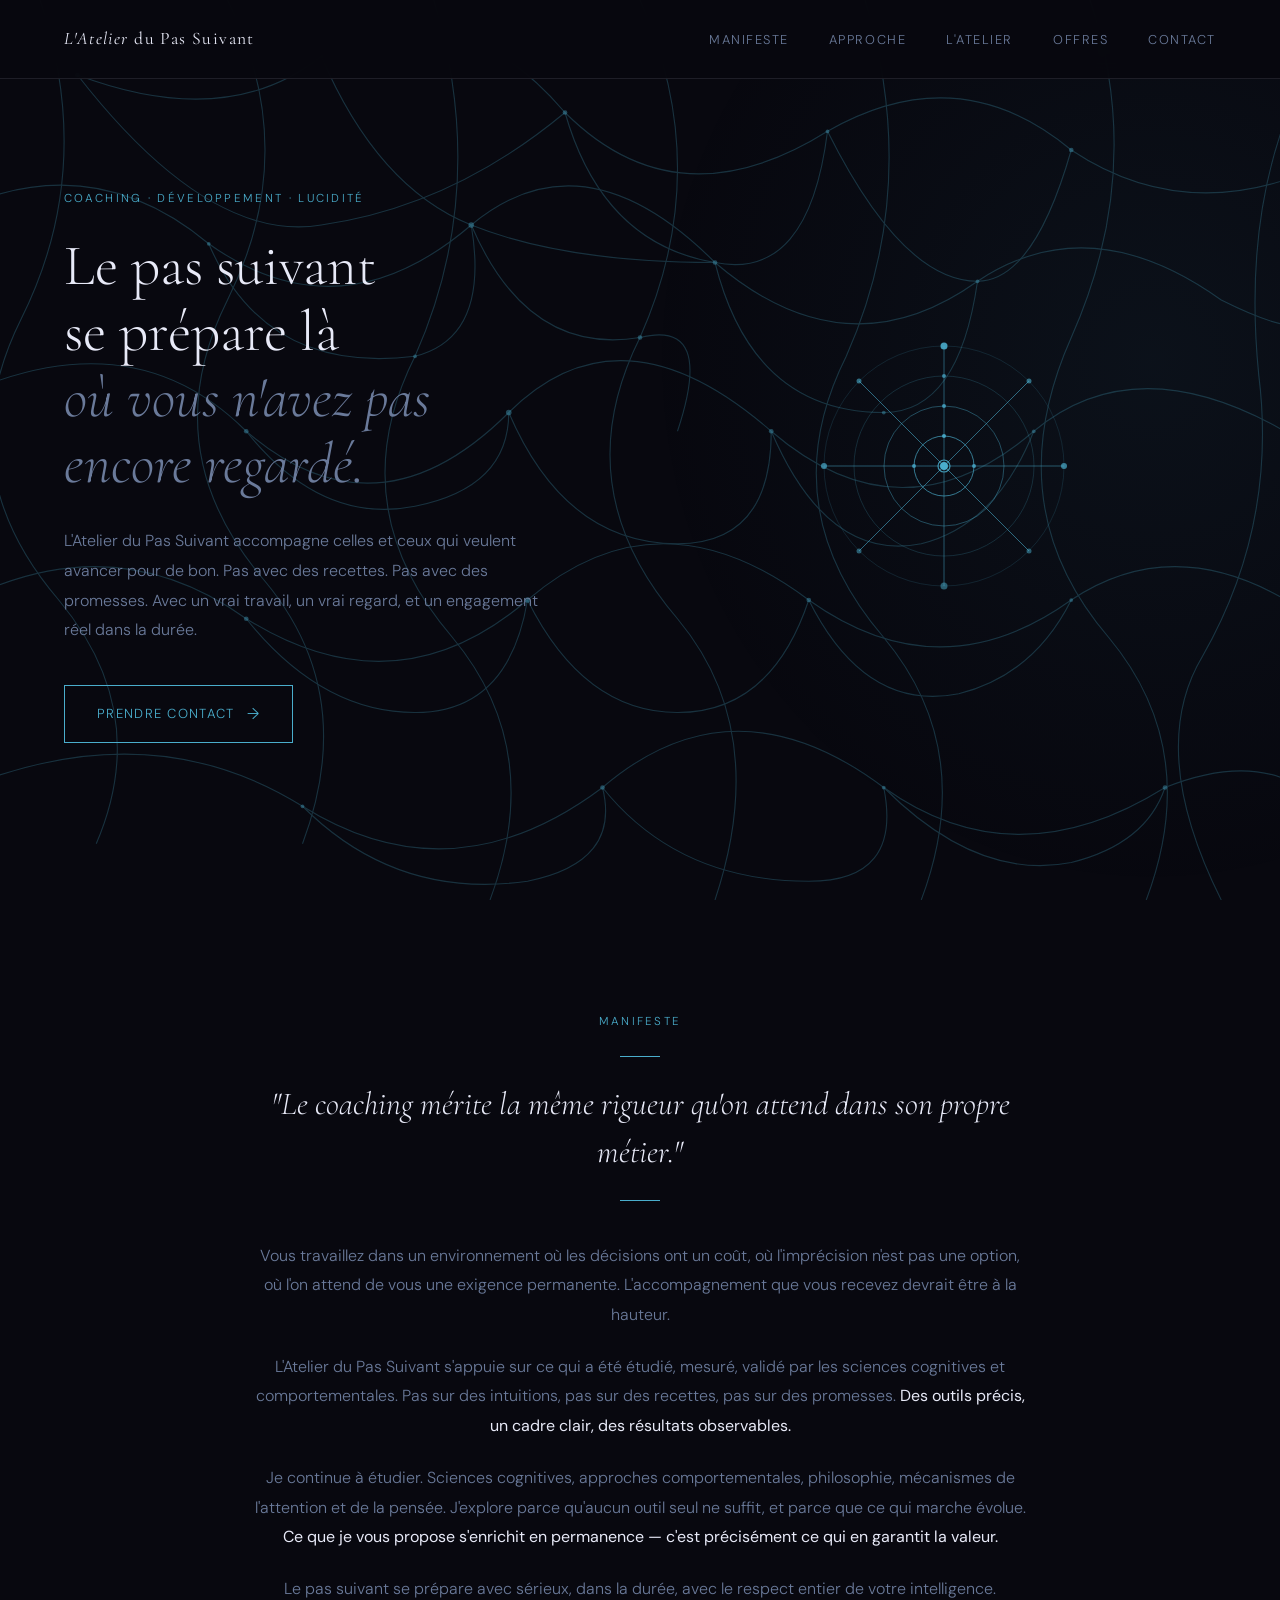
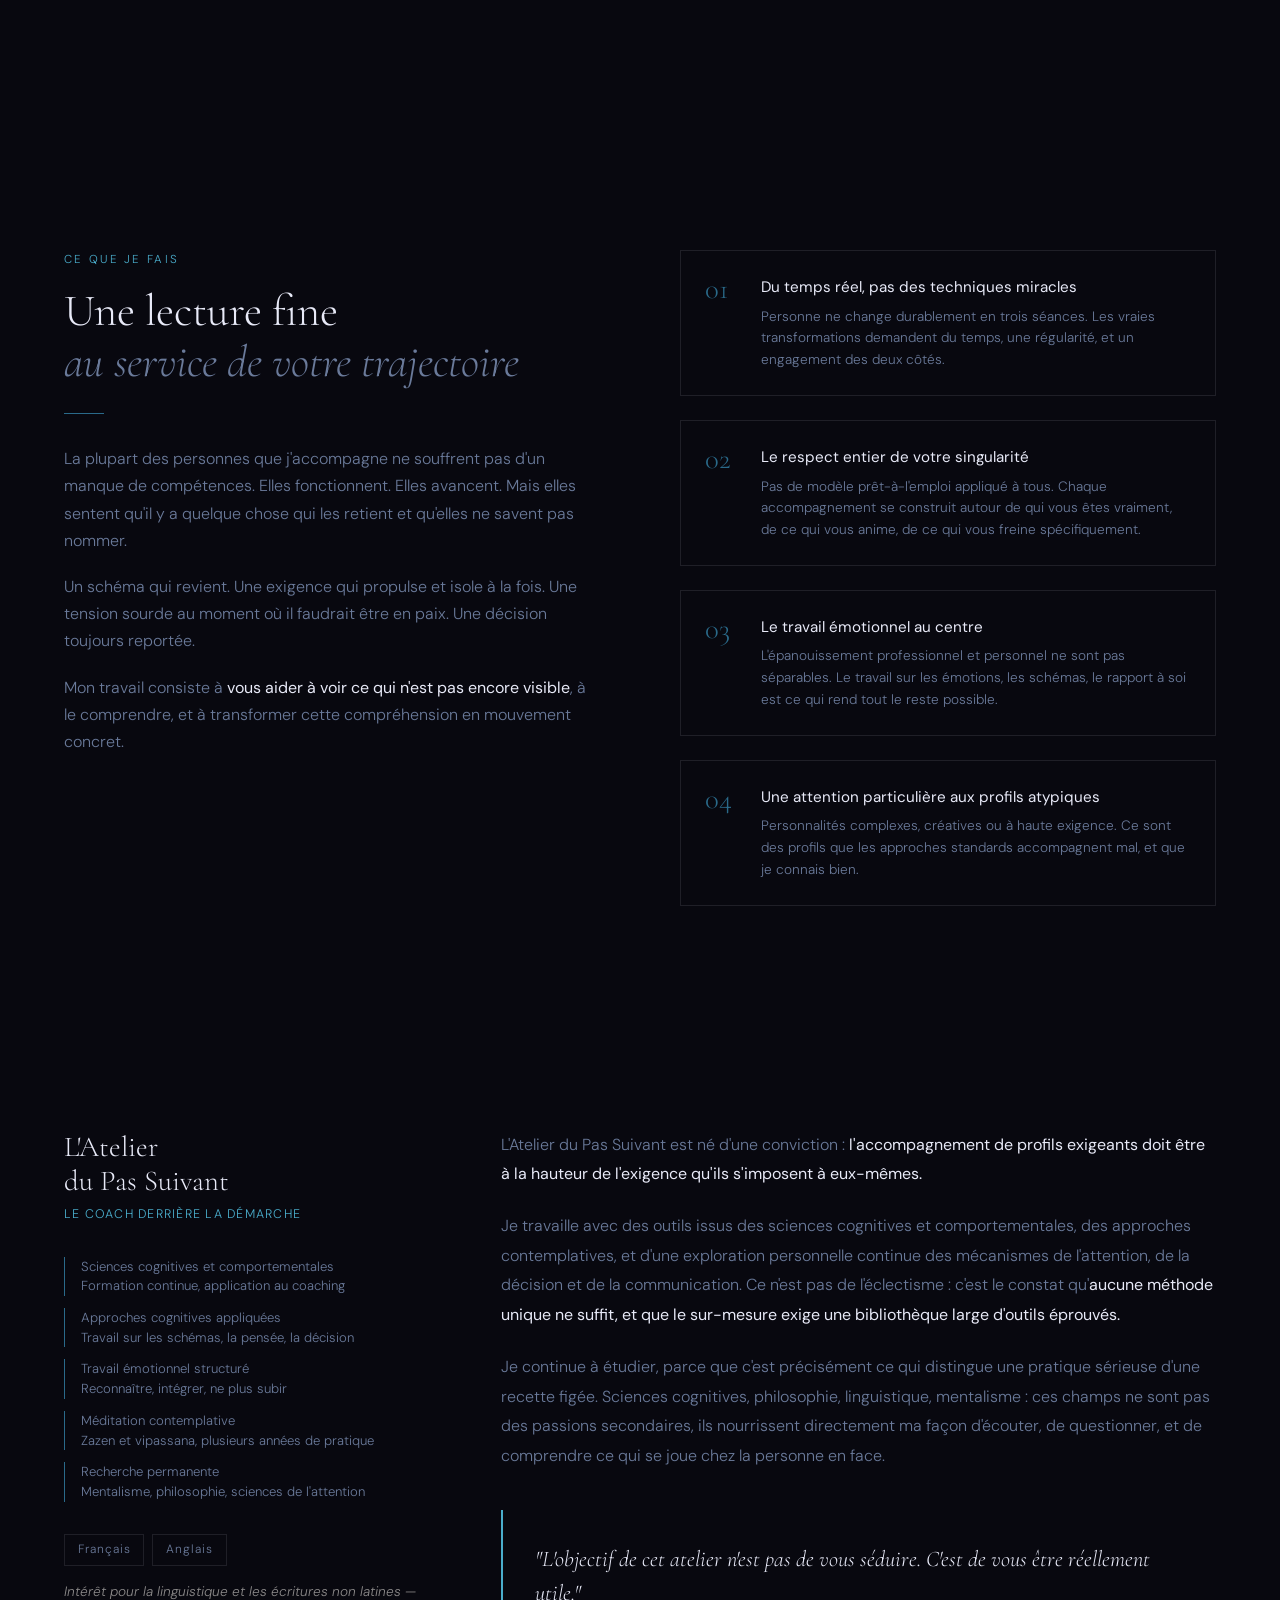
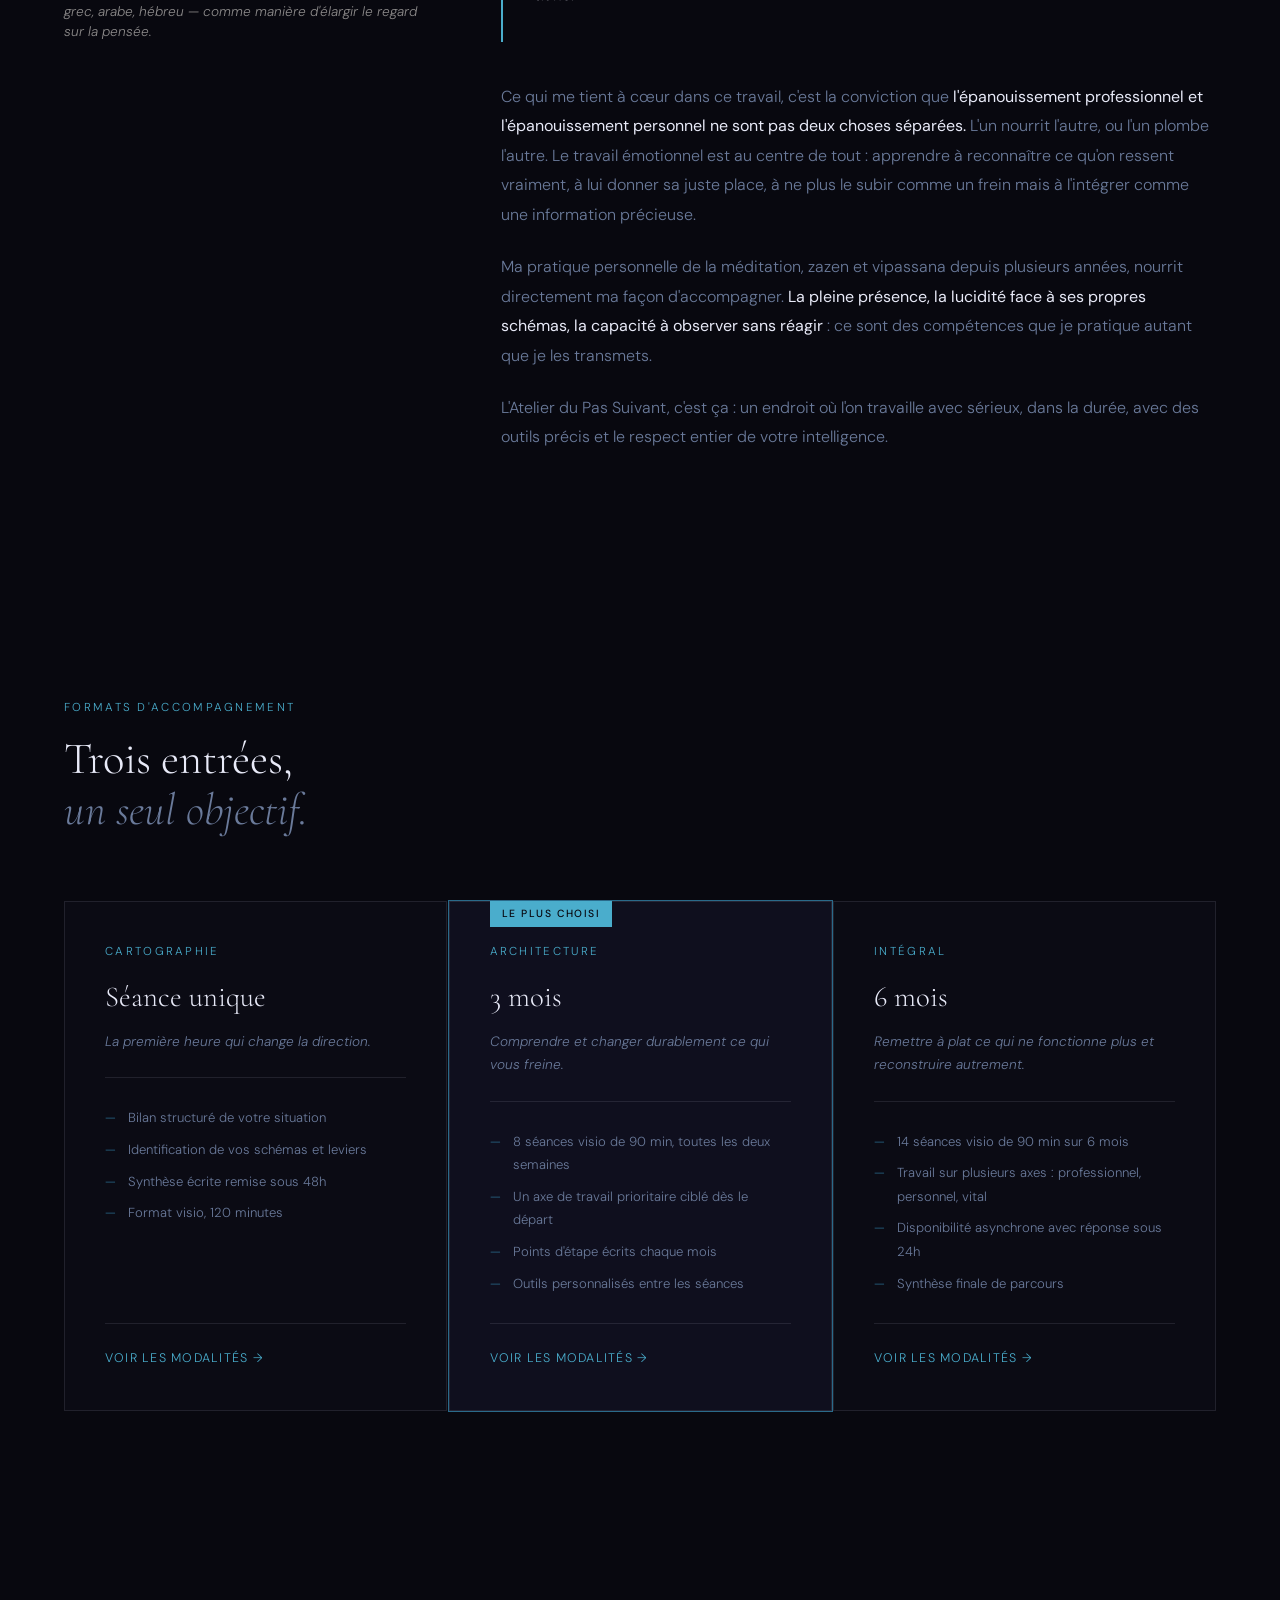
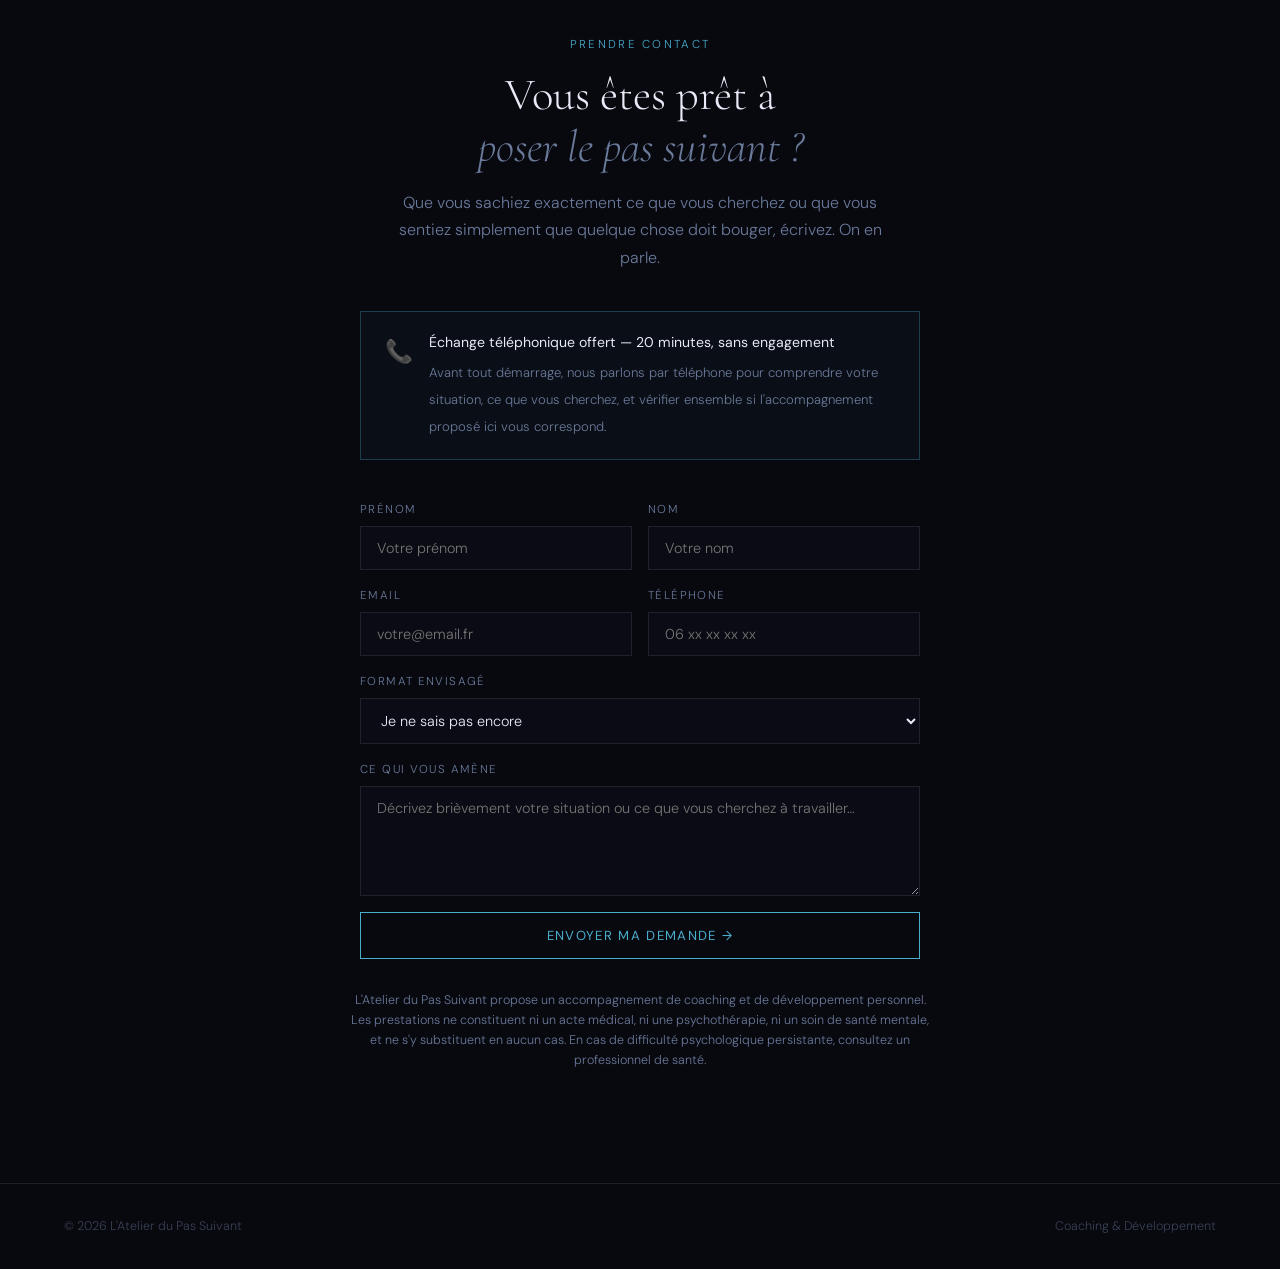
==== commit 8e116769: "Add files via upload" ====
--- a/index.html
+++ b/index.html
@@ -233,8 +233,8 @@
   <ul class="nav-links">
     <li><a href="#manifeste">Manifeste</a></li>
     <li><a href="#approche">Approche</a></li>
+    <li><a href="#atelier">L'Atelier</a></li>
     <li><a href="#offres">Offres</a></li>
-    <li><a href="#atelier">L'Atelier</a></li>
     <li><a href="#contact">Contact</a></li>
   </ul>
 </nav>
@@ -294,19 +294,19 @@
   <div class="manifeste-container fade-in">
     <span class="section-tag">Manifeste</span>
     <div class="manifeste-quote">
-      "J'ai passé des années à étudier comment fonctionnent les coachs. Les vrais, et les autres."
+      "Le coaching mérite la même rigueur qu'on attend dans son propre métier."
     </div>
     <p class="manifeste-text">
-      Techniques d'influence, méthodes de persuasion, raccourcis émotionnels, promesses qui flattent, recettes prêtes-à-vendre. Tout ce qui rend un accompagnement <strong>vendable mais creux</strong>, je l'ai exploré.
+      Vous travaillez dans un environnement où les décisions ont un coût, où l'imprécision n'est pas une option, où l'on attend de vous une exigence permanente. L'accompagnement que vous recevez devrait être à la hauteur.
     </p>
     <p class="manifeste-text">
-      Pas par cynisme. Pour comprendre. Et savoir, précisément, <strong>ce qu'il faut éviter de faire.</strong>
+      L'Atelier du Pas Suivant s'appuie sur ce qui a été étudié, mesuré, validé par les sciences cognitives et comportementales. Pas sur des intuitions, pas sur des recettes, pas sur des promesses. <strong>Des outils précis, un cadre clair, des résultats observables.</strong>
     </p>
     <p class="manifeste-text">
-      L'Atelier du Pas Suivant repose sur la conviction inverse : un vrai travail prend du temps, demande de la lucidité, et ne se contente pas de rassurer. Il vous fait avancer, parfois en zone inconfortable, parce que c'est là que les choses bougent.
+      Je continue à étudier. Sciences cognitives, approches comportementales, philosophie, mécanismes de l'attention et de la pensée. J'explore parce qu'aucun outil seul ne suffit, et parce que ce qui marche évolue. <strong>Ce que je vous propose s'enrichit en permanence — c'est précisément ce qui en garantit la valeur.</strong>
     </p>
     <p class="manifeste-text">
-      <strong>Pas de recettes. Pas de promesses faciles. Du temps, de la rigueur, et le respect entier de votre intelligence.</strong>
+      Le pas suivant se prépare avec sérieux, dans la durée, avec le respect entier de votre intelligence.
     </p>
   </div>
 </section>
@@ -354,6 +354,41 @@
             <p>Personnalités complexes, créatives ou à haute exigence. Ce sont des profils que les approches standards accompagnent mal, et que je connais bien.</p>
           </div>
         </div>
+      </div>
+    </div>
+  </div>
+</section>
+
+<!-- ATELIER (about) -->
+<section id="atelier">
+  <div class="container">
+    <div class="about-grid">
+      <div class="about-left fade-in">
+        <div class="about-name">L'Atelier<br>du Pas Suivant</div>
+        <div class="about-role">Le coach derrière la démarche</div>
+        <div class="about-credentials">
+          <div class="credential">Sciences cognitives et comportementales<br>Formation continue, application au coaching</div>
+          <div class="credential">Approches cognitives appliquées<br>Travail sur les schémas, la pensée, la décision</div>
+          <div class="credential">Travail émotionnel structuré<br>Reconnaître, intégrer, ne plus subir</div>
+          <div class="credential">Méditation contemplative<br>Zazen et vipassana, plusieurs années de pratique</div>
+          <div class="credential">Recherche permanente<br>Mentalisme, philosophie, sciences de l'attention</div>
+        </div>
+        <div class="langs" style="margin-top:2rem">
+          <span class="lang-tag">Français</span>
+          <span class="lang-tag">Anglais</span>
+        </div>
+        <div style="margin-top:1rem;font-size:0.85rem;color:rgba(245,242,237,0.55);font-style:italic;line-height:1.5">
+          Intérêt pour la linguistique et les écritures non latines — grec, arabe, hébreu — comme manière d'élargir le regard sur la pensée.
+        </div>
+      </div>
+      <div class="about-right fade-in" style="transition-delay:0.15s">
+        <p>L'Atelier du Pas Suivant est né d'une conviction : <strong>l'accompagnement de profils exigeants doit être à la hauteur de l'exigence qu'ils s'imposent à eux-mêmes.</strong></p>
+        <p>Je travaille avec des outils issus des sciences cognitives et comportementales, des approches contemplatives, et d'une exploration personnelle continue des mécanismes de l'attention, de la décision et de la communication. Ce n'est pas de l'éclectisme : c'est le constat qu'<strong>aucune méthode unique ne suffit, et que le sur-mesure exige une bibliothèque large d'outils éprouvés.</strong></p>
+        <p>Je continue à étudier, parce que c'est précisément ce qui distingue une pratique sérieuse d'une recette figée. Sciences cognitives, philosophie, linguistique, mentalisme : ces champs ne sont pas des passions secondaires, ils nourrissent directement ma façon d'écouter, de questionner, et de comprendre ce qui se joue chez la personne en face.</p>
+        <div class="quote">"L'objectif de cet atelier n'est pas de vous séduire. C'est de vous être réellement utile."</div>
+        <p>Ce qui me tient à cœur dans ce travail, c'est la conviction que <strong>l'épanouissement professionnel et l'épanouissement personnel ne sont pas deux choses séparées.</strong> L'un nourrit l'autre, ou l'un plombe l'autre. Le travail émotionnel est au centre de tout : apprendre à reconnaître ce qu'on ressent vraiment, à lui donner sa juste place, à ne plus le subir comme un frein mais à l'intégrer comme une information précieuse.</p>
+        <p>Ma pratique personnelle de la méditation, zazen et vipassana depuis plusieurs années, nourrit directement ma façon d'accompagner. <strong>La pleine présence, la lucidité face à ses propres schémas, la capacité à observer sans réagir</strong> : ce sont des compétences que je pratique autant que je les transmets.</p>
+        <p>L'Atelier du Pas Suivant, c'est ça : un endroit où l'on travaille avec sérieux, dans la durée, avec des outils précis et le respect entier de votre intelligence.</p>
       </div>
     </div>
   </div>
@@ -478,44 +513,6 @@
   </div>
 </div>
 
-<!-- ATELIER (about) -->
-<section id="atelier">
-  <div class="container">
-    <div class="about-grid">
-      <div class="about-left fade-in">
-        <div class="about-name">L'Atelier<br>du Pas Suivant</div>
-        <div class="about-role">Le coach derrière la démarche</div>
-        <div class="about-credentials">
-          <div class="credential">Étude approfondie des techniques d'influence<br>Mentalisme · PNL · Communication non verbale</div>
-          <div class="credential">Pratique des approches cognitives et comportementales<br>Travail sur les schémas et les blocages</div>
-          <div class="credential">Travail émotionnel<br>Intelligence émotionnelle appliquée</div>
-          <div class="credential">Méditation contemplative<br>Zazen · Vipassana, plusieurs années de pratique</div>
-          <div class="credential">Exploration critique des courants du coaching<br>Pour mieux les éviter quand ils sont creux</div>
-        </div>
-        <div class="langs" style="margin-top:2rem">
-          <span class="lang-tag">Français</span>
-          <span class="lang-tag">Grec</span>
-          <span class="lang-tag">Anglais</span>
-          <span class="lang-tag">Allemand</span>
-          <span class="lang-tag">Russe</span>
-          <span class="lang-tag">Arabe</span>
-          <span class="lang-tag">Hébreu</span>
-        </div>
-      </div>
-      <div class="about-right fade-in" style="transition-delay:0.15s">
-        <p>L'Atelier du Pas Suivant est né d'un constat simple : la plupart des accompagnements proposés aujourd'hui flattent l'ego, rassurent à court terme, et passent à côté de ce qui ferait vraiment la différence.</p>
-        <p>J'ai longtemps observé comment fonctionnent les coachs, les conférenciers, les influenceurs du développement personnel. J'ai étudié leurs techniques avec une vraie curiosité : <strong>comment captent-ils l'attention, comment fabriquent-ils l'illusion de la transformation, comment créent-ils de la dépendance plutôt que de l'autonomie ?</strong></p>
-        <p>Ce travail d'observation m'a appris quelque chose d'essentiel : il est très facile d'avoir l'air d'aider quelqu'un. Et il est beaucoup plus difficile de l'aider vraiment.</p>
-        <div class="quote">"L'objectif de cet atelier n'est pas de vous séduire. C'est de vous être réellement utile."</div>
-        <p>Ce qui me tient à cœur dans ce travail, c'est la conviction que <strong>l'épanouissement professionnel et l'épanouissement personnel ne sont pas deux choses séparées.</strong> L'un nourrit l'autre, ou l'un plombe l'autre. Le travail émotionnel est au centre de tout : apprendre à reconnaître ce qu'on ressent vraiment, à lui donner sa juste place, à ne plus le subir comme un frein mais à l'intégrer comme une information précieuse.</p>
-        <p>J'utilise des outils issus de différentes approches cognitives, comportementales et contemplatives. Pas par éclectisme, mais parce qu'aucune méthode unique ne convient à tout le monde. C'est le sur-mesure qui marche, pas la formule.</p>
-        <p>Ma pratique personnelle de la méditation, zazen et vipassana depuis plusieurs années, nourrit directement ma façon d'accompagner. <strong>La pleine présence, la lucidité face à ses propres schémas, la capacité à observer sans réagir</strong> : ce sont des compétences que je pratique autant que je les transmets.</p>
-        <p>L'Atelier du Pas Suivant, c'est ça : un endroit où l'on ne joue pas, où l'on ne promet pas, où l'on travaille — vraiment, sérieusement, avec respect.</p>
-      </div>
-    </div>
-  </div>
-</section>
-
 <!-- CONTACT -->
 <section class="contact" id="contact">
   <div class="container">
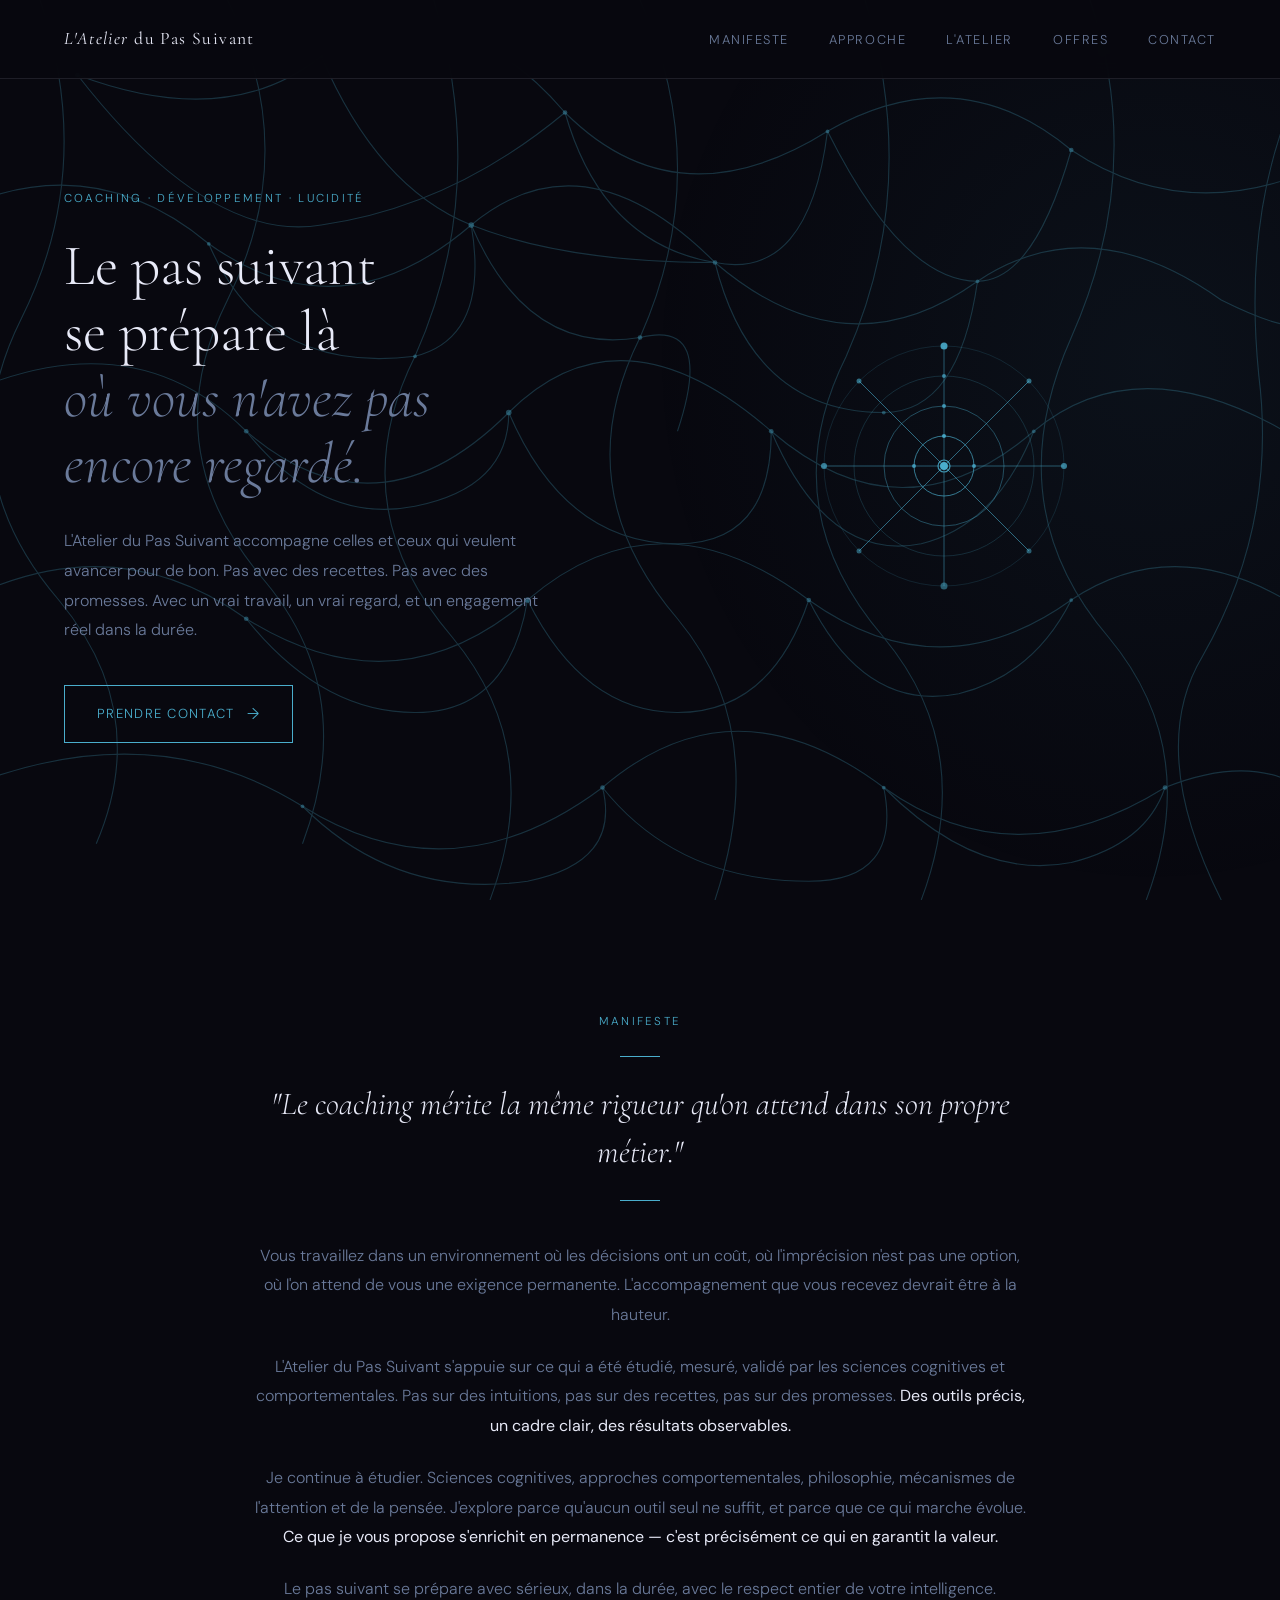
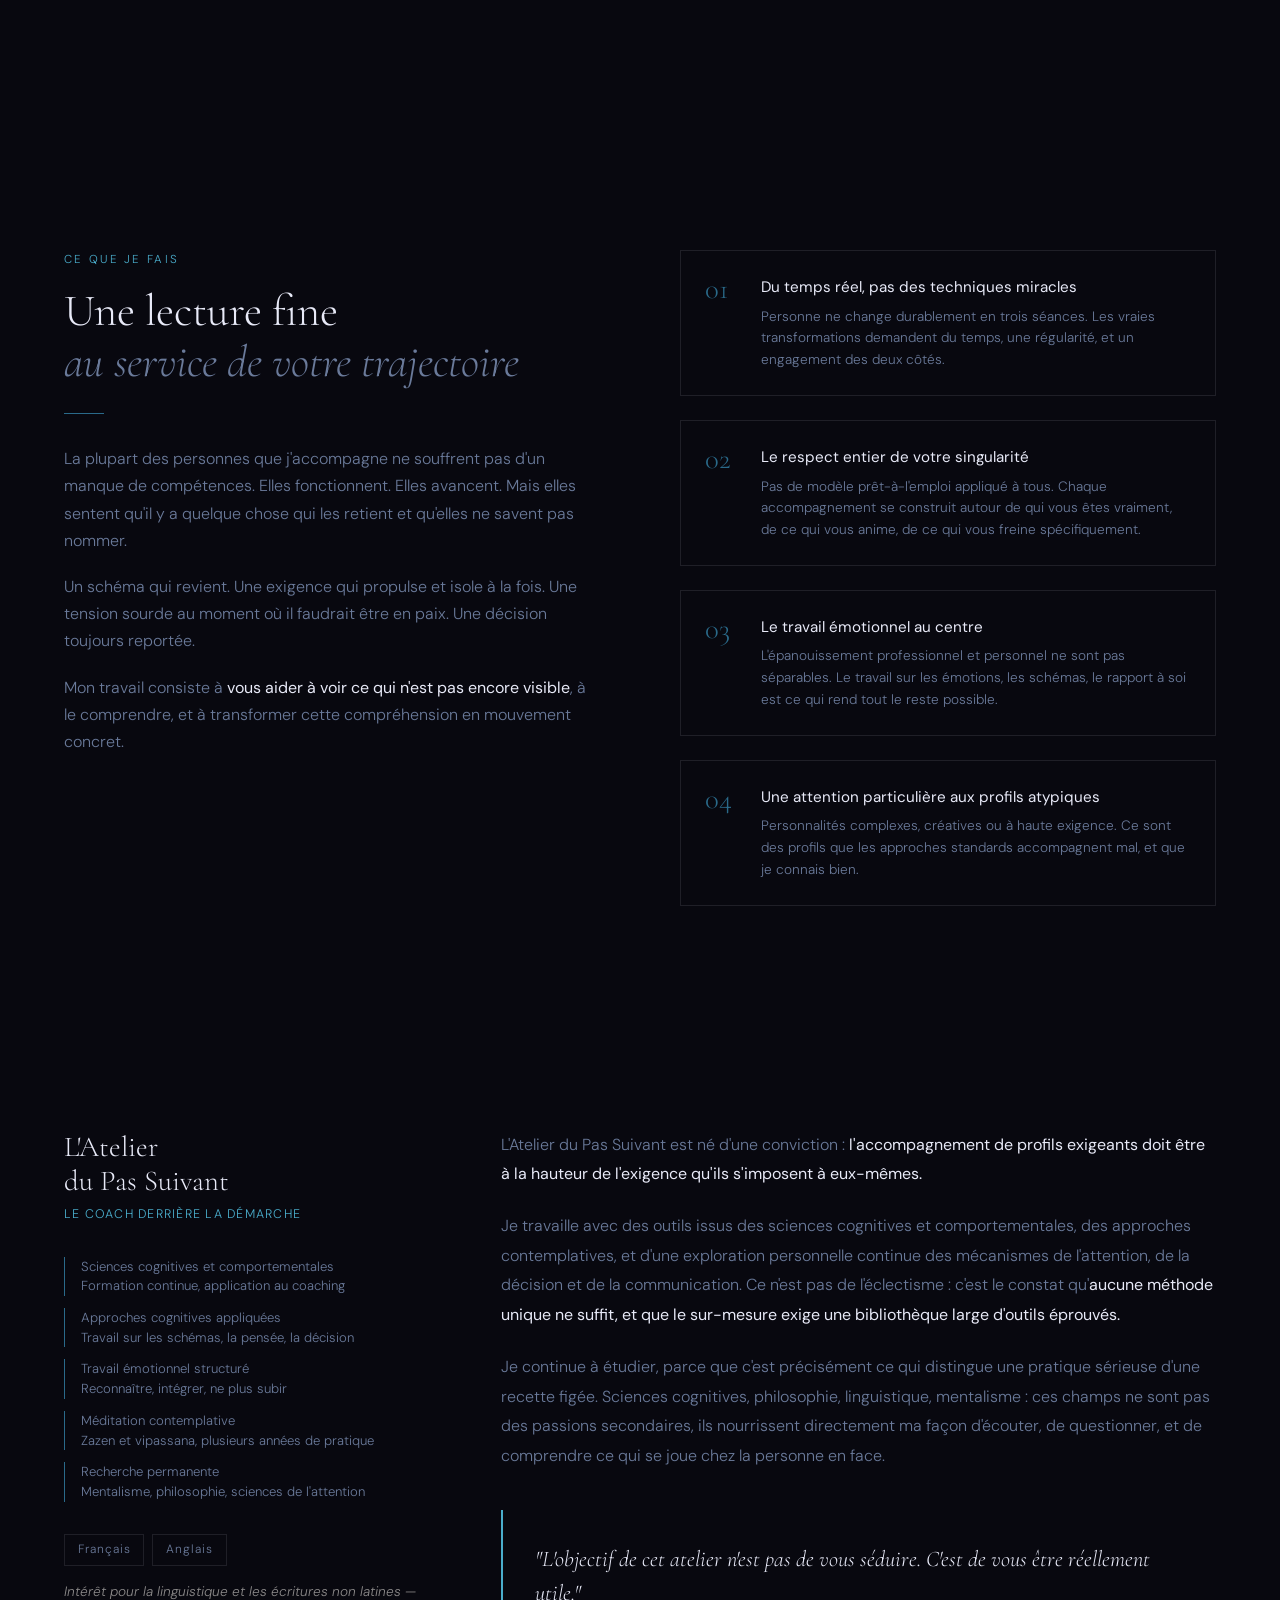
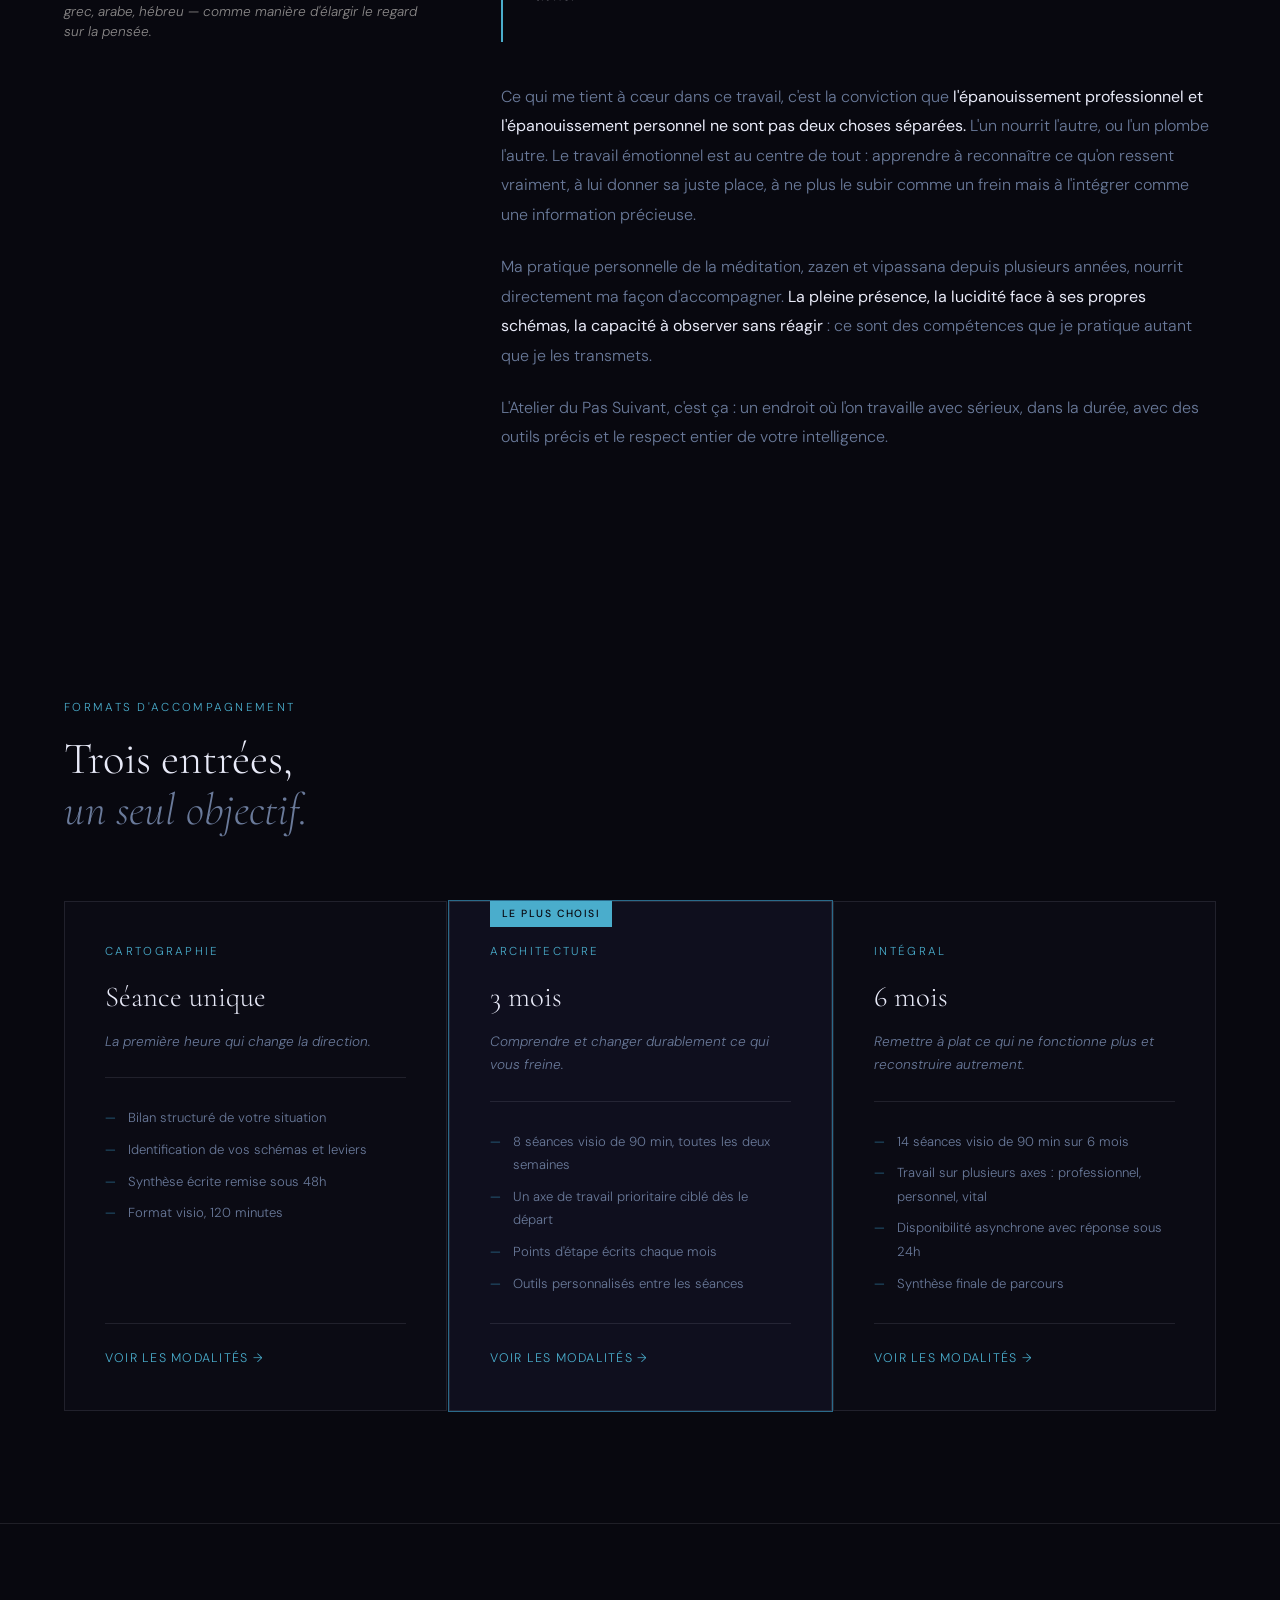
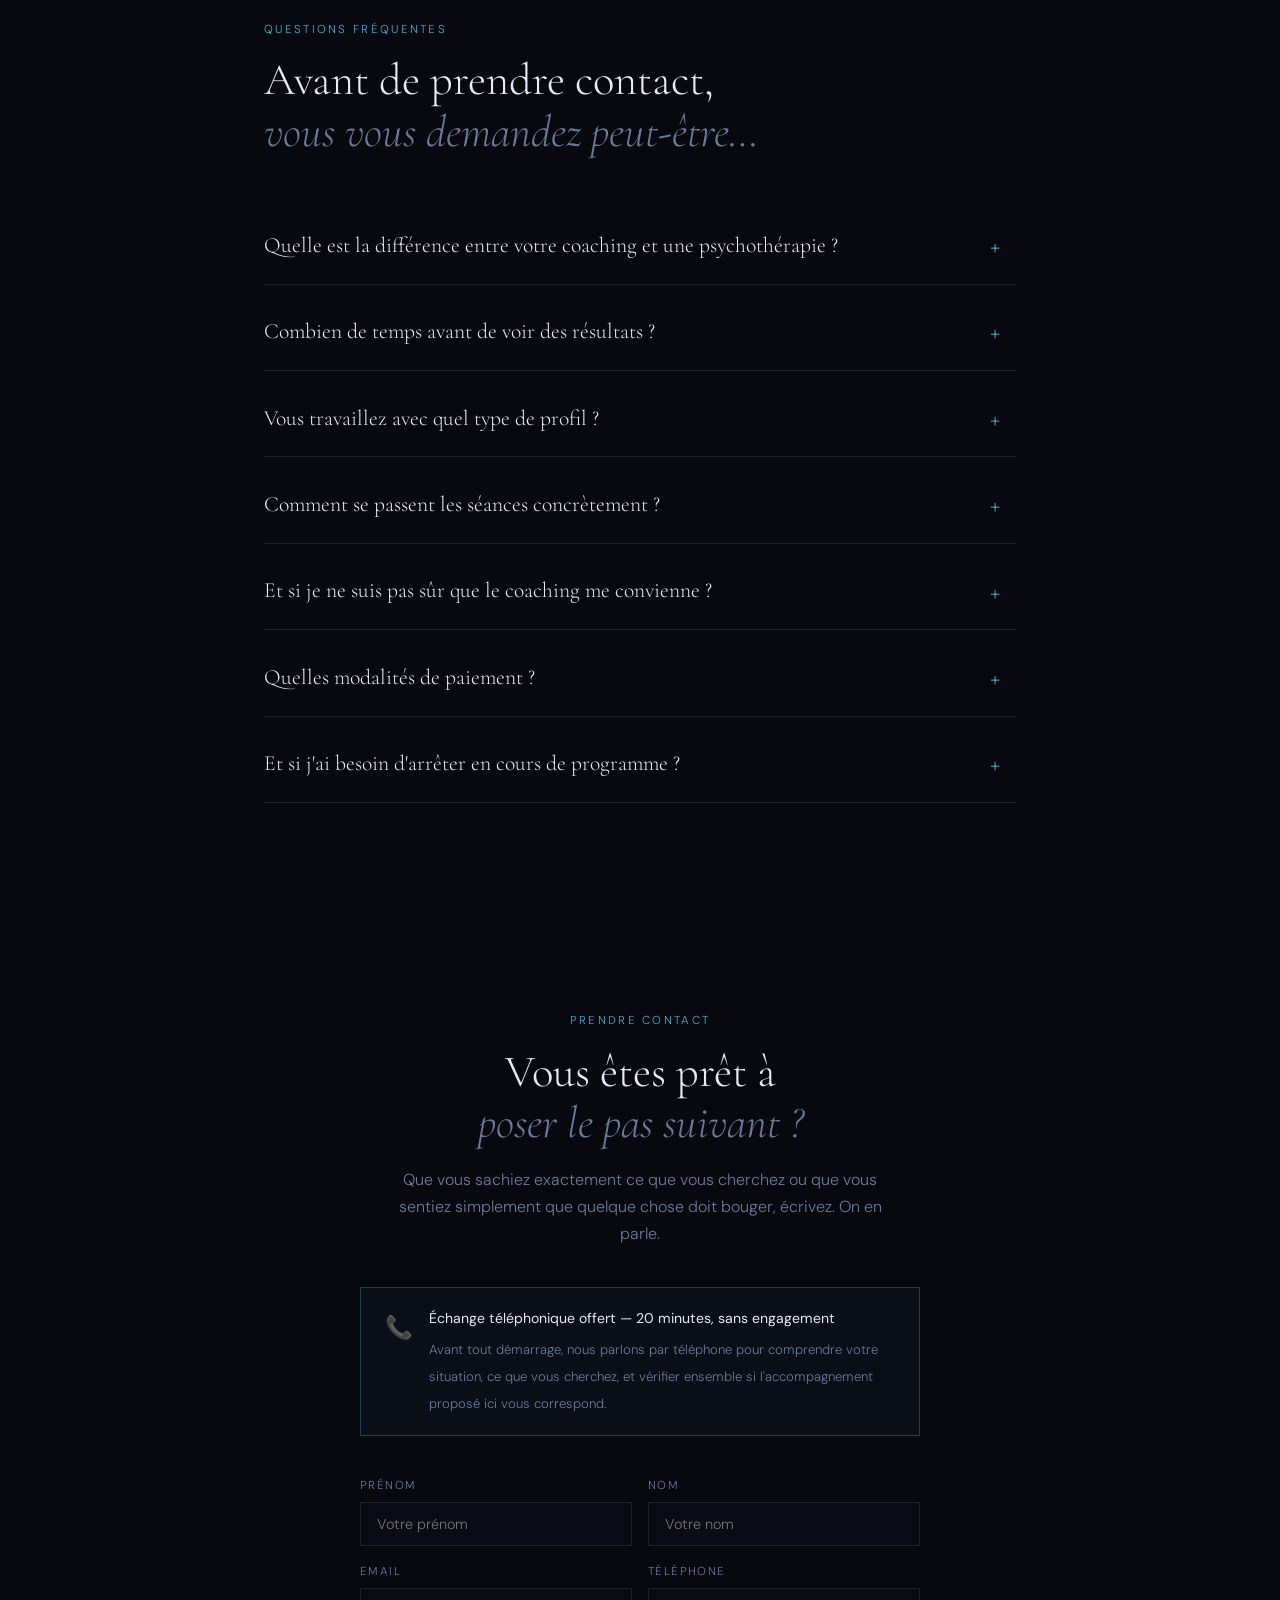
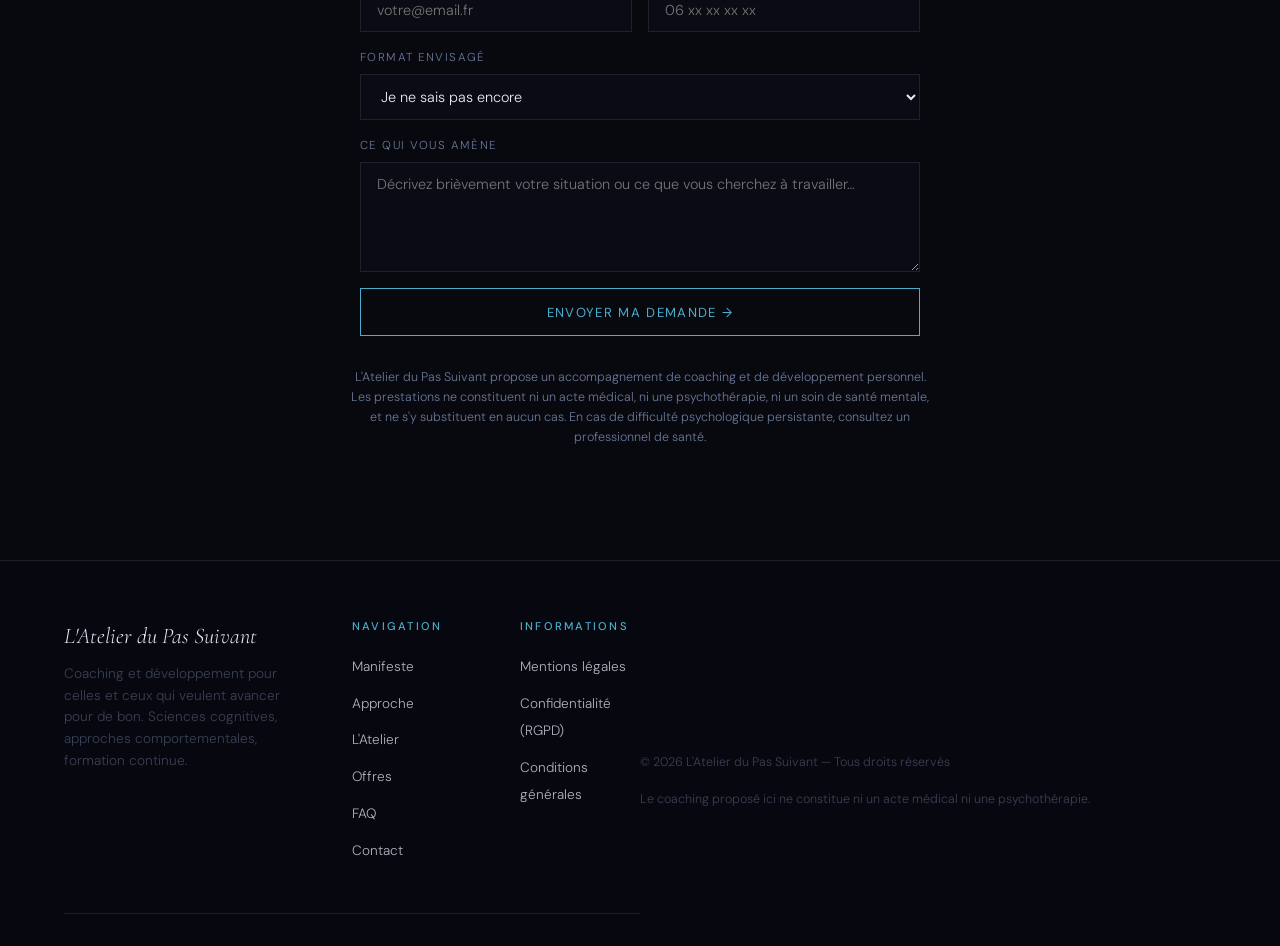
==== commit e31d5880: "Add files via upload" ====
--- a/index.html
+++ b/index.html
@@ -181,6 +181,37 @@
 }
 .fade-in{opacity:0;transform:translateY(20px);transition:opacity 0.7s ease,transform 0.7s ease}
 .fade-in.visible{opacity:1;transform:translateY(0)}
+
+/* FAQ */
+.faq-list{display:flex;flex-direction:column;gap:0.5rem}
+.faq-item{border-bottom:0.5px solid var(--border);padding:1.3rem 0;transition:border-color 0.2s}
+.faq-item:hover{border-bottom-color:var(--border-gold)}
+.faq-item summary{cursor:pointer;font-family:'Cormorant Garamond',serif;font-size:1.35rem;font-weight:300;color:var(--cream);list-style:none;display:flex;justify-content:space-between;align-items:center;line-height:1.4;padding-right:1rem}
+.faq-item summary::-webkit-details-marker{display:none}
+.faq-item summary::after{content:"+";font-size:1.6rem;color:var(--gold);font-weight:300;transition:transform 0.25s;flex-shrink:0;margin-left:1rem}
+.faq-item[open] summary::after{transform:rotate(45deg)}
+.faq-item[open] summary{color:var(--gold);margin-bottom:0.8rem}
+.faq-answer{padding:0.5rem 0 0.3rem;color:var(--cream);opacity:0.85}
+.faq-answer p{margin-bottom:0.9rem;font-size:0.95rem;line-height:1.7}
+.faq-answer p:last-child{margin-bottom:0}
+
+/* FOOTER ENRICHED */
+footer{padding:3.5rem 4rem 2rem;border-top:0.5px solid var(--border);background:rgba(8,8,15,0.6)}
+.footer-grid{display:grid;grid-template-columns:2fr 1fr 1fr;gap:3rem;max-width:1200px;margin:0 auto;padding-bottom:2.5rem;border-bottom:0.5px solid var(--border)}
+.footer-brand{font-family:'Cormorant Garamond',serif;font-size:1.4rem;color:var(--cream);font-style:italic;margin-bottom:0.5rem}
+.footer-tagline{font-size:0.85rem;color:var(--cream-dim);max-width:340px;line-height:1.6}
+.footer-col h4{font-size:0.7rem;letter-spacing:0.2em;text-transform:uppercase;color:var(--gold);margin-bottom:1rem;font-weight:500}
+.footer-col ul{list-style:none;padding:0;margin:0}
+.footer-col li{margin-bottom:0.6rem}
+.footer-col a{color:var(--cream);text-decoration:none;font-size:0.85rem;transition:color 0.2s;opacity:0.75}
+.footer-col a:hover{color:var(--gold);opacity:1}
+.footer-bottom{display:flex;justify-content:space-between;align-items:center;max-width:1200px;margin:2rem auto 0;font-size:0.75rem;color:var(--cream-dim);flex-wrap:wrap;gap:1rem}
+.footer-bottom p{margin:0}
+@media(max-width:768px){
+  .footer-grid{grid-template-columns:1fr;gap:2rem}
+  footer{padding:3rem 1.5rem 1.5rem}
+  .footer-bottom{flex-direction:column;text-align:center}
+}
 </style>
 </head>
 <body style="background:#08080F;">
@@ -513,6 +544,64 @@
   </div>
 </div>
 
+<!-- FAQ -->
+<section id="faq" style="padding:6rem 0;border-top:0.5px solid var(--border)">
+  <div class="container" style="max-width:880px;margin:0 auto;padding:0 4rem">
+    <div class="fade-in">
+      <span class="section-tag">Questions fréquentes</span>
+      <h2 class="section-title">Avant de prendre contact,<br><em>vous vous demandez peut-être…</em></h2>
+    </div>
+    <div class="faq-list fade-in" style="transition-delay:0.1s;margin-top:3rem">
+      <details class="faq-item">
+        <summary>Quelle est la différence entre votre coaching et une psychothérapie ?</summary>
+        <div class="faq-answer">
+          <p>Le coaching travaille sur des situations présentes et futures : décisions, schémas qui freinent, capacités à développer. La psychothérapie, elle, traite des souffrances psychiques avérées, souvent avec une dimension historique et clinique. Ce sont deux dispositifs différents qui peuvent parfois être complémentaires.</p>
+          <p>Si pendant nos échanges il apparaît que ce qui se joue relève davantage d'un travail thérapeutique, je vous le dirai et pourrai vous orienter. La clarté du cadre fait partie du sérieux du travail.</p>
+        </div>
+      </details>
+      <details class="faq-item">
+        <summary>Combien de temps avant de voir des résultats ?</summary>
+        <div class="faq-answer">
+          <p>La séance Cartographie (120 minutes) apporte déjà une clarté immédiate sur ce qui se joue, avec une synthèse écrite remise sous 48h.</p>
+          <p>Pour les changements de fond, comptez plusieurs séances avant de sentir des bascules durables. C'est précisément la raison d'être des formats Architecture (3 mois) et Intégral (6 mois) : un changement réel s'inscrit dans la durée, pas dans une séance miracle.</p>
+        </div>
+      </details>
+      <details class="faq-item">
+        <summary>Vous travaillez avec quel type de profil ?</summary>
+        <div class="faq-answer">
+          <p>Des personnes exigeantes avec elles-mêmes, souvent en position de responsabilité — cadres, dirigeants, fondateurs, professions intellectuelles ou créatives. Le point commun : un environnement où la performance compte, où les décisions ont un coût, et où l'on ne peut pas se contenter de surface.</p>
+          <p>Cela dit, le coaching reste accessible à toute personne motivée par un vrai travail sur elle-même. Les formats s'adaptent.</p>
+        </div>
+      </details>
+      <details class="faq-item">
+        <summary>Comment se passent les séances concrètement ?</summary>
+        <div class="faq-answer">
+          <p>Les séances ont lieu en visio, dans un cadre calme et confidentiel. Chaque séance suit une structure travaillée : un point d'entrée, une exploration ciblée, une formulation des avancées, un engagement précis pour la suite.</p>
+          <p>Selon le format choisi, vous recevez après chaque séance ou chaque mois une synthèse écrite — un véritable document de travail, pas une politesse administrative.</p>
+        </div>
+      </details>
+      <details class="faq-item">
+        <summary>Et si je ne suis pas sûr que le coaching me convienne ?</summary>
+        <div class="faq-answer">
+          <p>Un échange téléphonique de 20 minutes, offert, est systématiquement proposé avant tout démarrage. C'est le moment où l'on vérifie ensemble que le cadre que je propose correspond à ce que vous cherchez. Sans pression, sans enjeu commercial. Si nous concluons que ce n'est pas le bon moment ou pas le bon dispositif, je vous le dirai clairement.</p>
+        </div>
+      </details>
+      <details class="faq-item">
+        <summary>Quelles modalités de paiement ?</summary>
+        <div class="faq-answer">
+          <p>Paiement par virement bancaire. La Cartographie se règle intégralement à la réservation. Les programmes Architecture et Intégral sont échelonnés (50/50 pour Architecture, 40/30/30 pour Intégral) — les détails sont précisés dans le contrat signé avant tout démarrage.</p>
+        </div>
+      </details>
+      <details class="faq-item">
+        <summary>Et si j'ai besoin d'arrêter en cours de programme ?</summary>
+        <div class="faq-answer">
+          <p>Vous pouvez interrompre à tout moment. Les modalités exactes (remboursement éventuel, fin propre) sont précisées dans le contrat de prestation. L'objectif n'est jamais de vous retenir : un coaching qui n'a plus de sens doit s'arrêter, c'est une responsabilité partagée.</p>
+        </div>
+      </details>
+    </div>
+  </div>
+</section>
+
 <!-- CONTACT -->
 <section class="contact" id="contact">
   <div class="container">
@@ -571,8 +660,35 @@
 </section>
 
 <footer>
-  <p>© 2026 L'Atelier du Pas Suivant</p>
-  <p>Coaching & Développement</p>
+  <div class="footer-grid">
+    <div>
+      <div class="footer-brand">L'Atelier du Pas Suivant</div>
+      <p class="footer-tagline">Coaching et développement pour celles et ceux qui veulent avancer pour de bon. Sciences cognitives, approches comportementales, formation continue.</p>
+    </div>
+    <div class="footer-col">
+      <h4>Navigation</h4>
+      <ul>
+        <li><a href="#manifeste">Manifeste</a></li>
+        <li><a href="#approche">Approche</a></li>
+        <li><a href="#atelier">L'Atelier</a></li>
+        <li><a href="#offres">Offres</a></li>
+        <li><a href="#faq">FAQ</a></li>
+        <li><a href="#contact">Contact</a></li>
+      </ul>
+    </div>
+    <div class="footer-col">
+      <h4>Informations</h4>
+      <ul>
+        <li><a href="mentions-legales.html">Mentions légales</a></li>
+        <li><a href="confidentialite.html">Confidentialité (RGPD)</a></li>
+        <li><a href="cgv.html">Conditions générales</a></li>
+      </ul>
+    </div>
+  </div>
+  <div class="footer-bottom">
+    <p>© 2026 L'Atelier du Pas Suivant — Tous droits réservés</p>
+    <p>Le coaching proposé ici ne constitue ni un acte médical ni une psychothérapie.</p>
+  </div>
 </footer>
 
 <script>
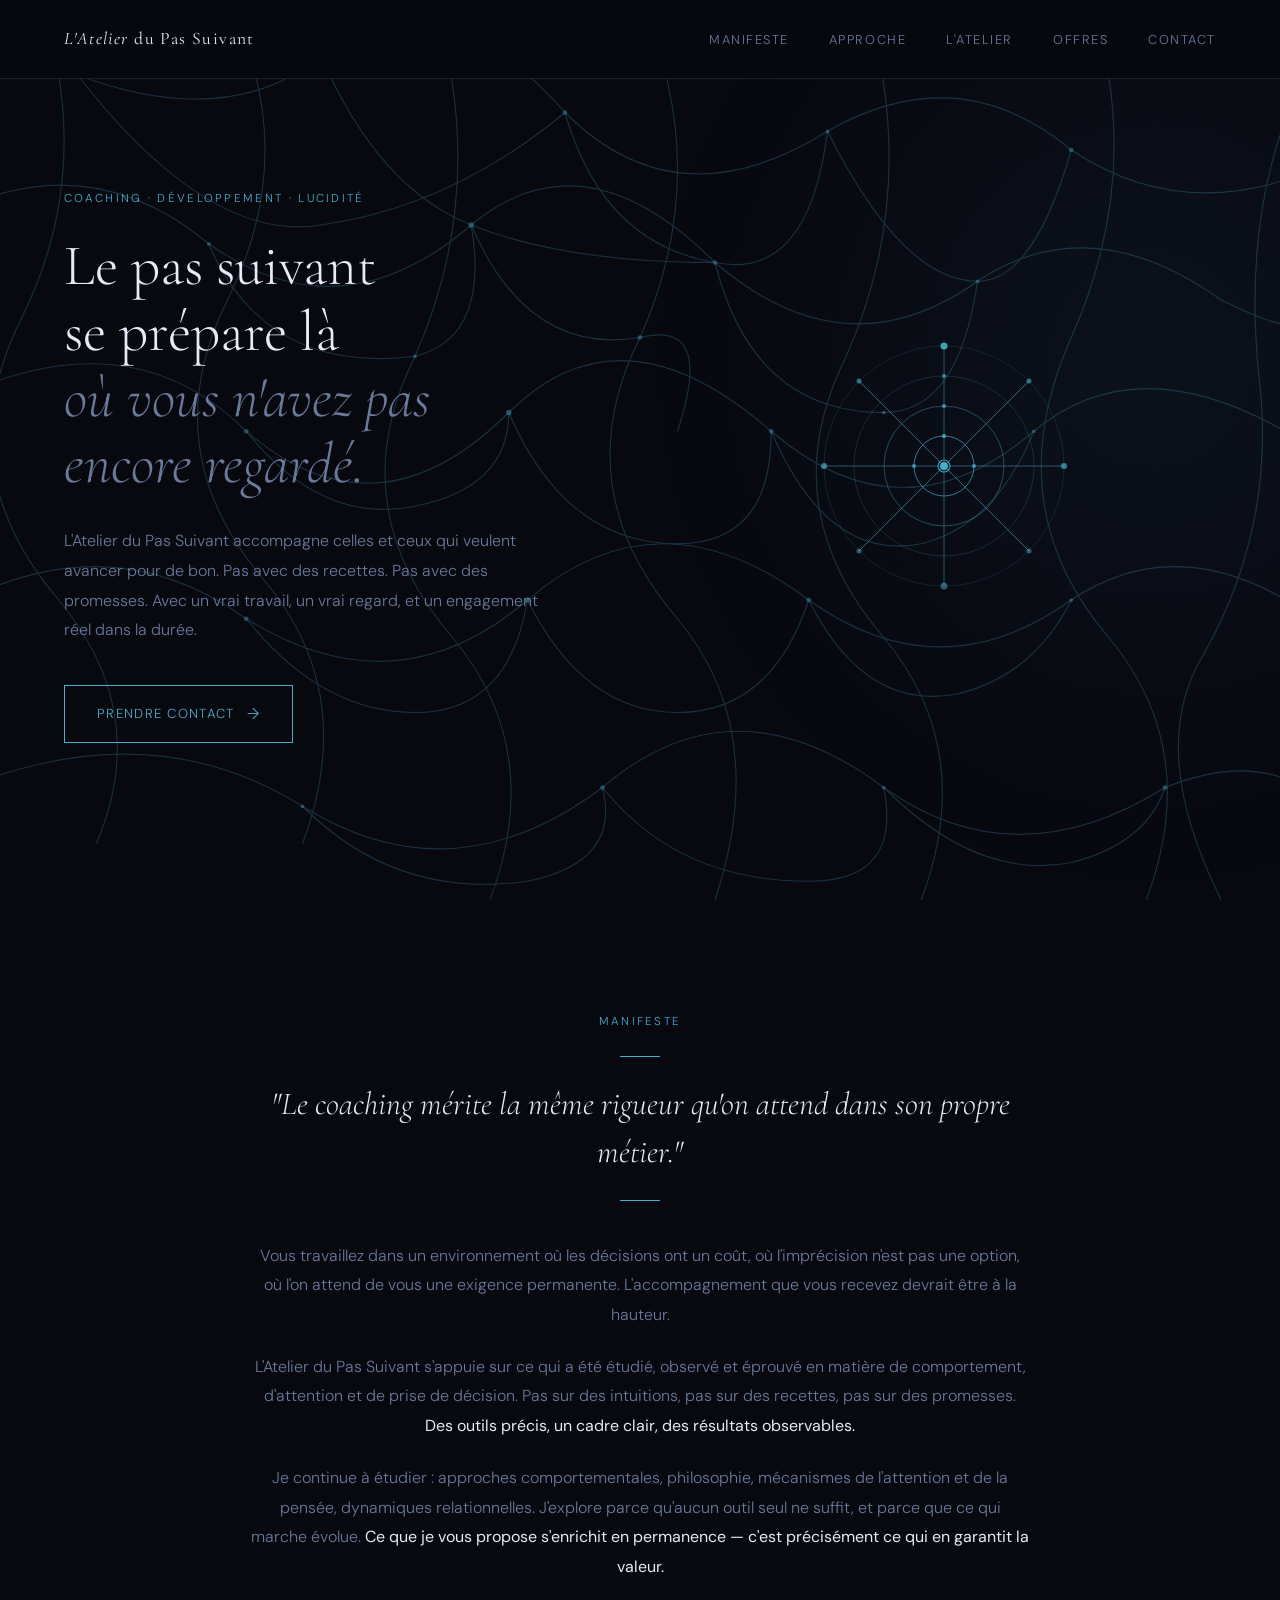
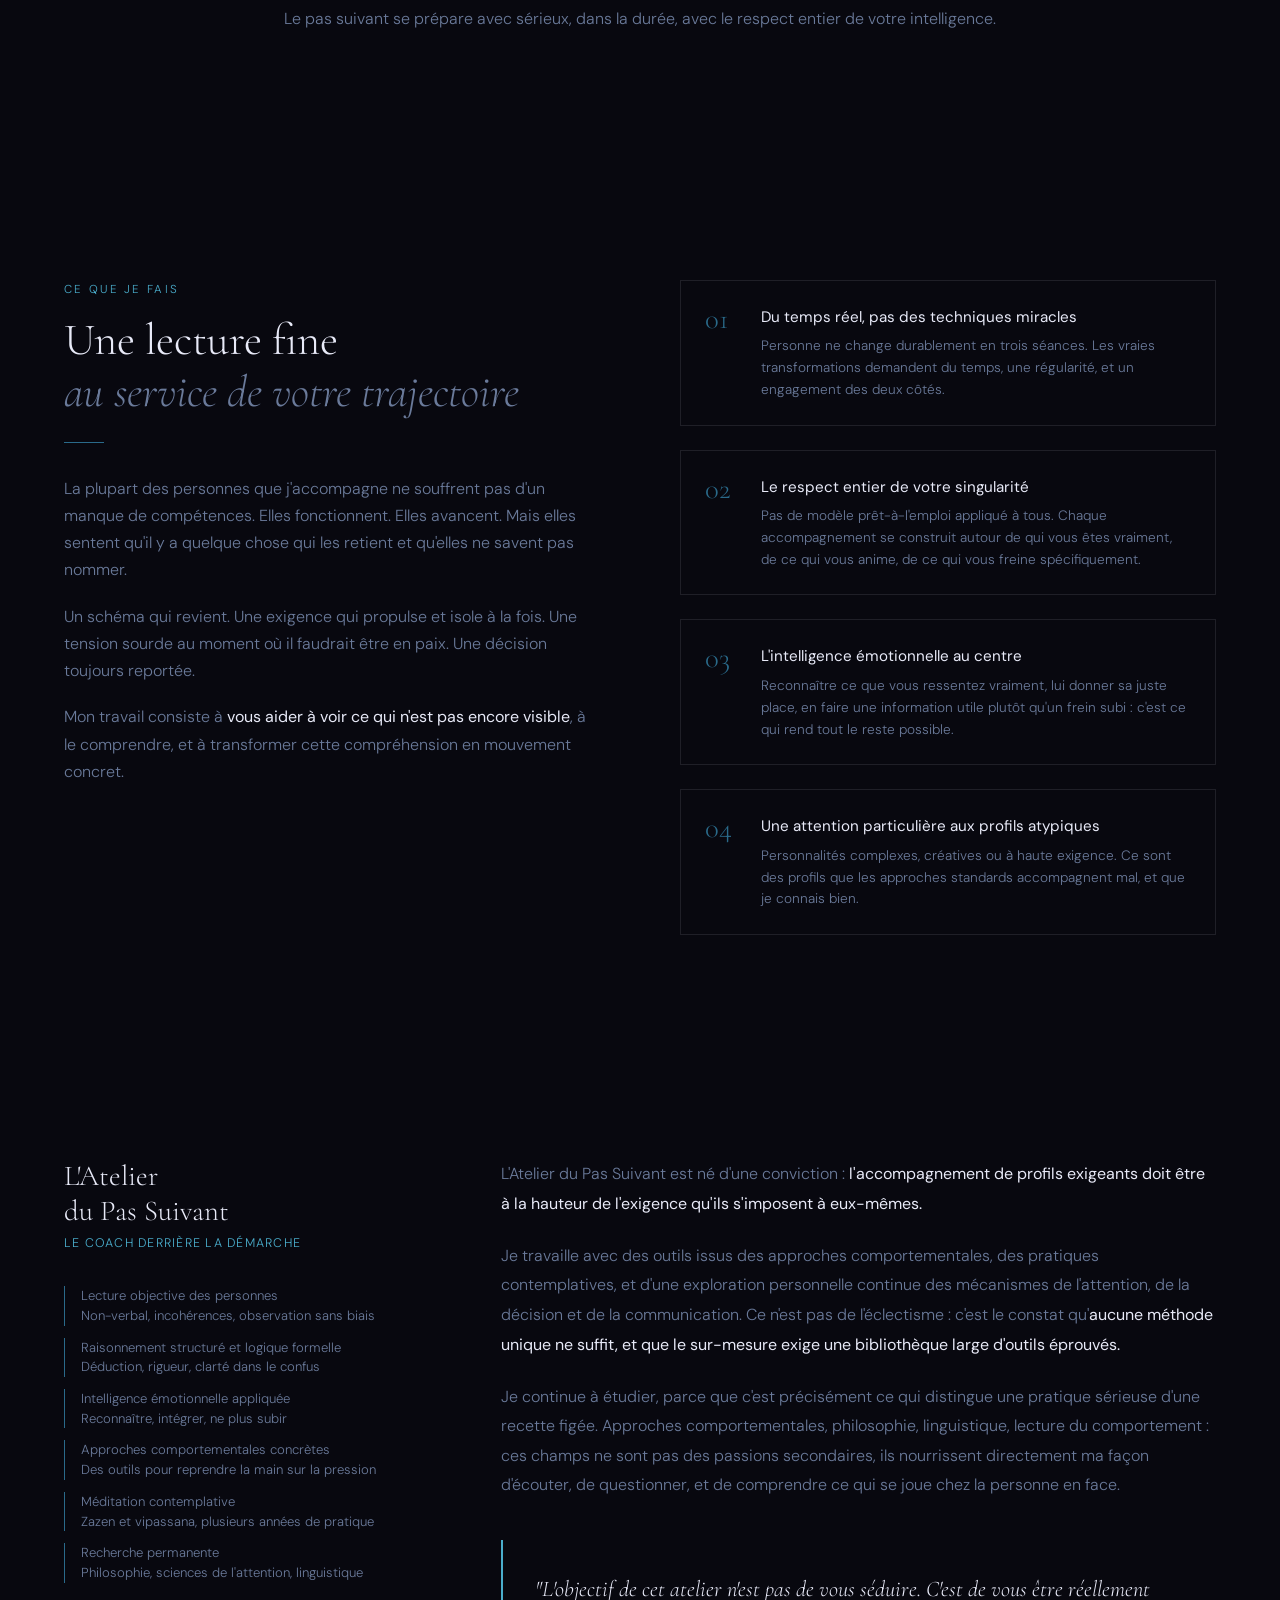
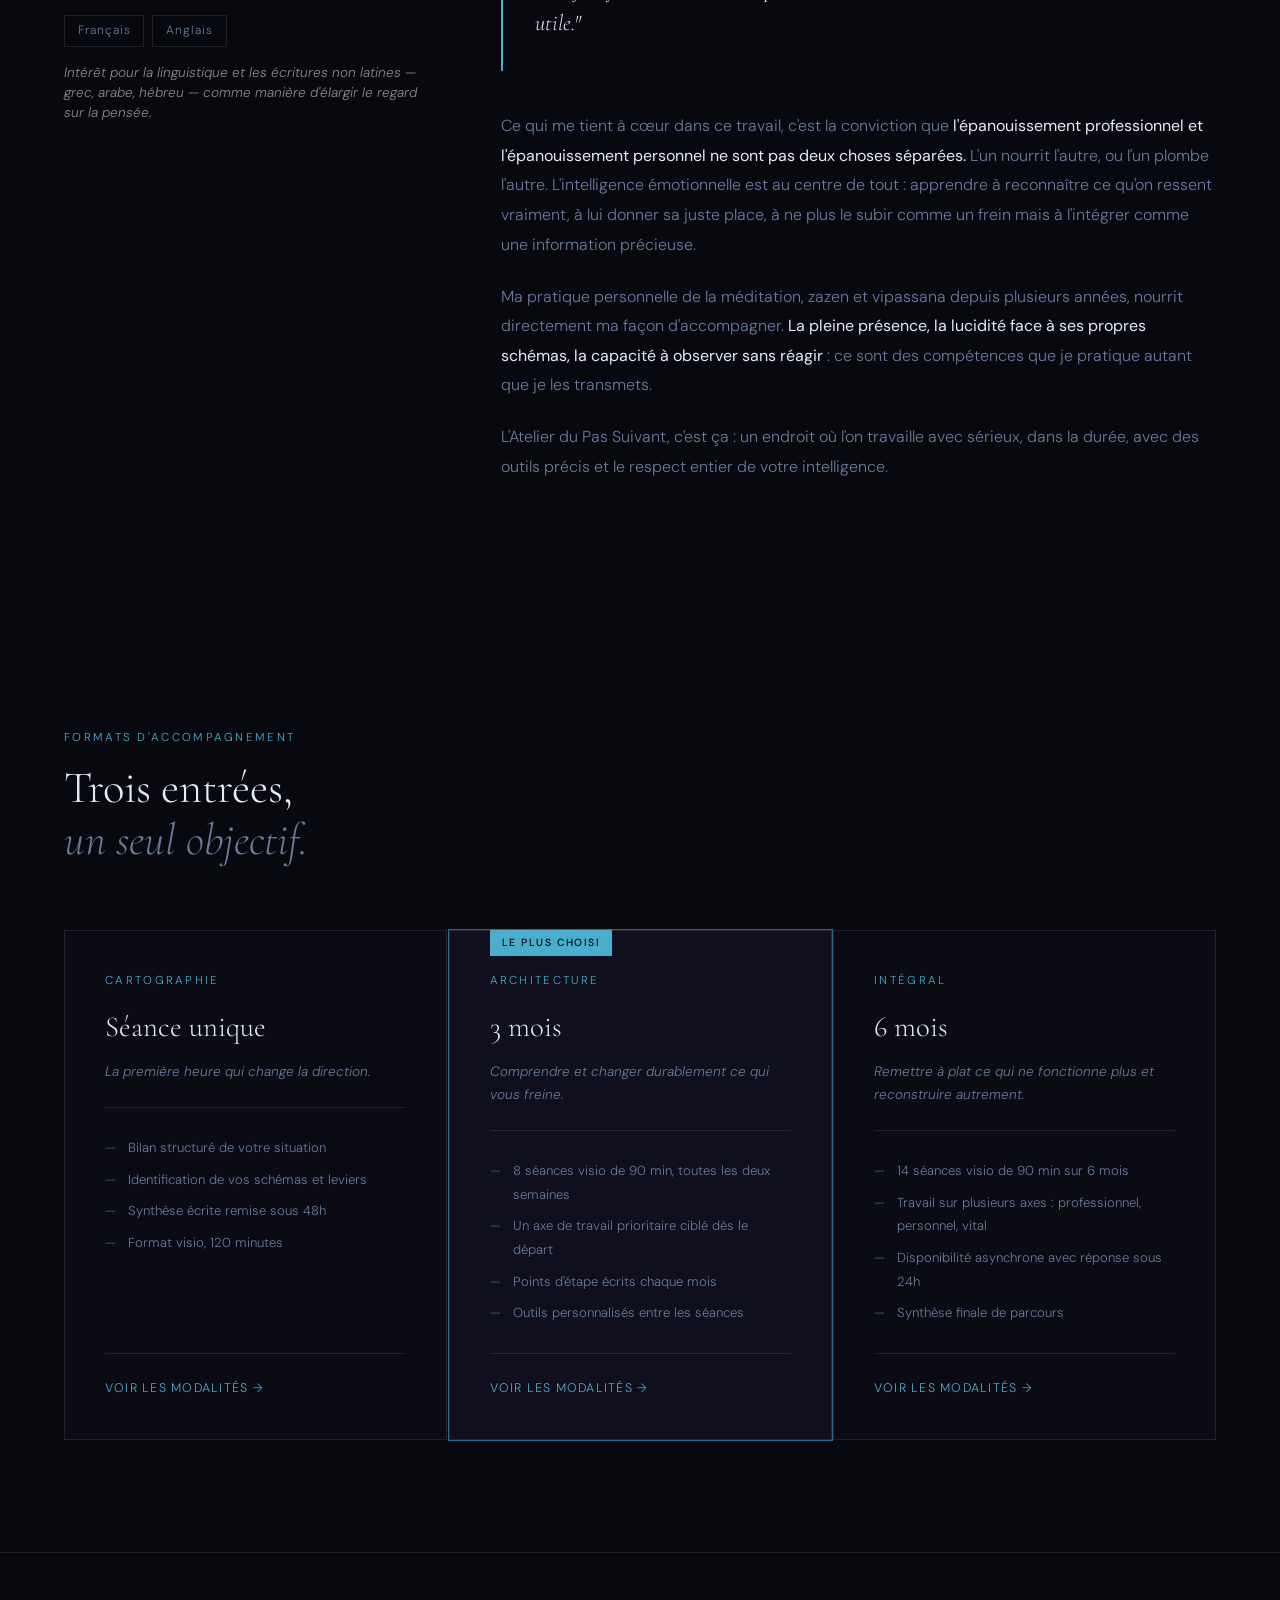
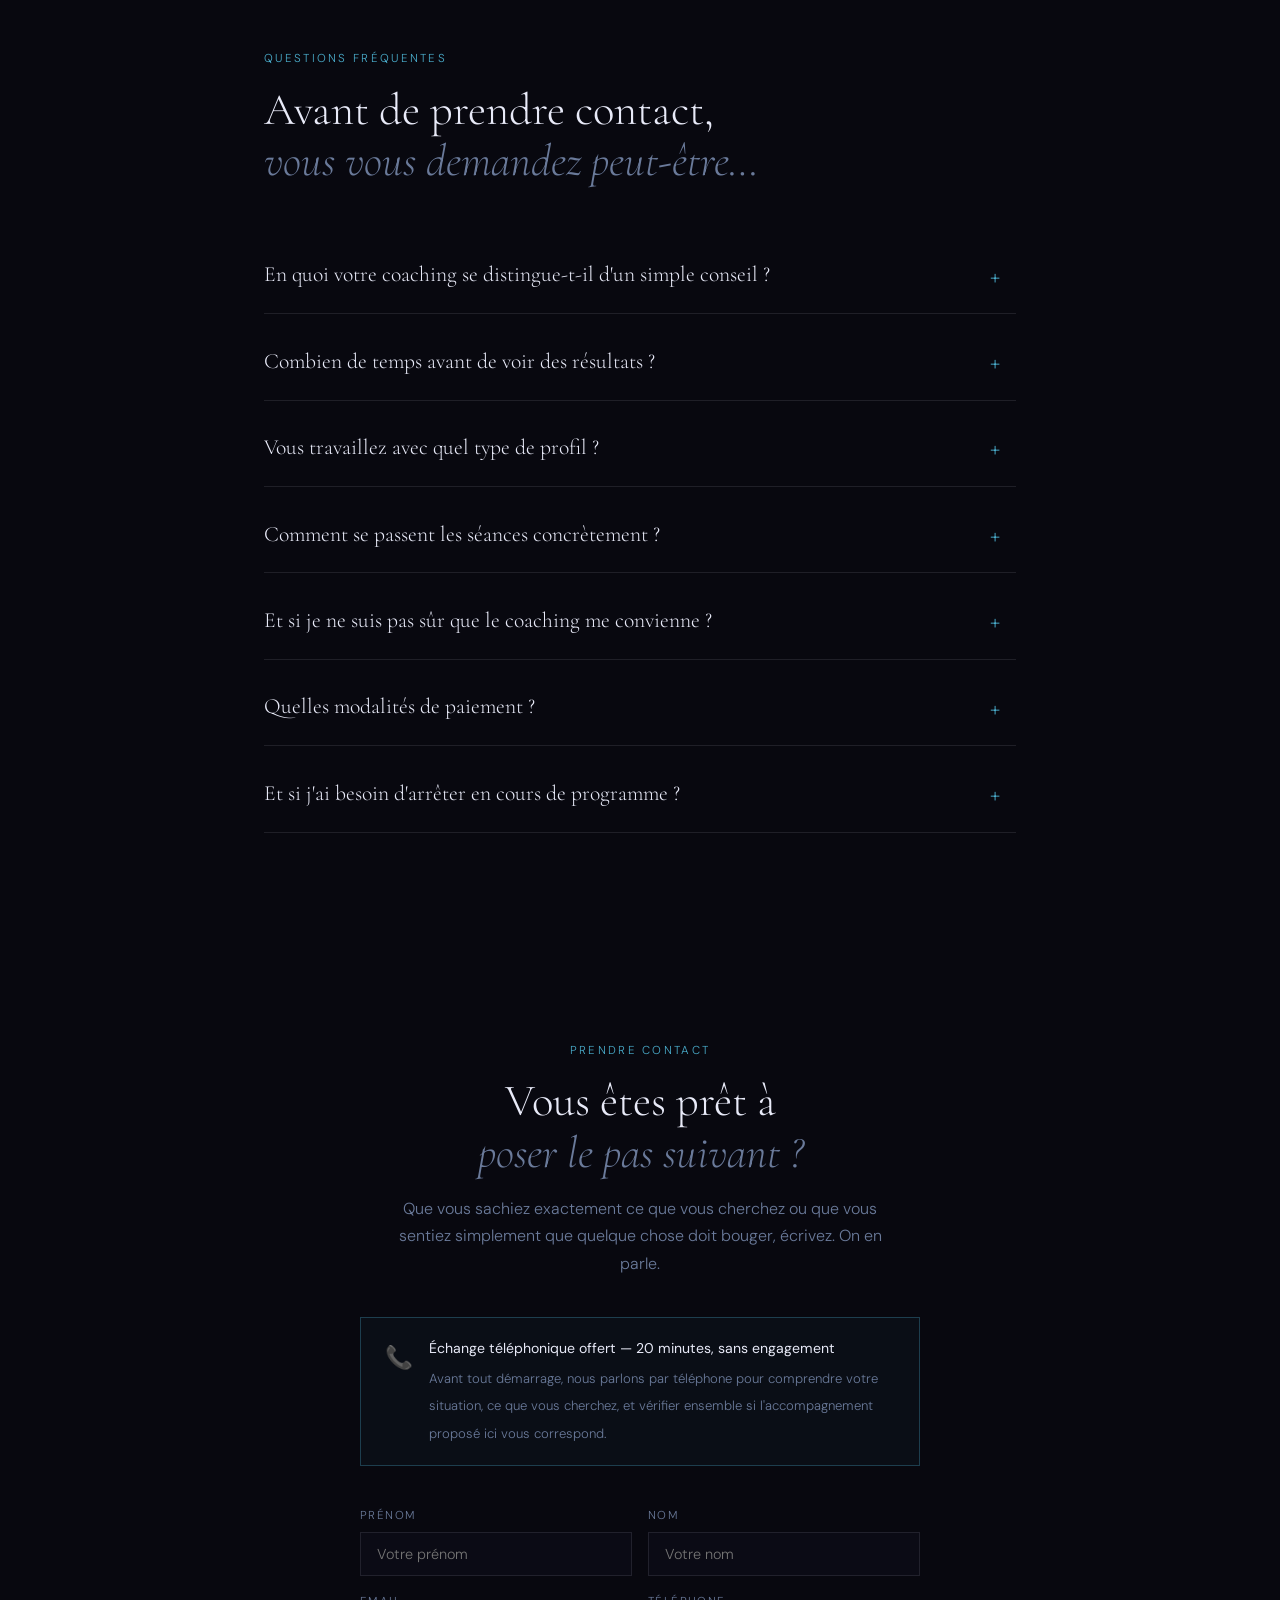
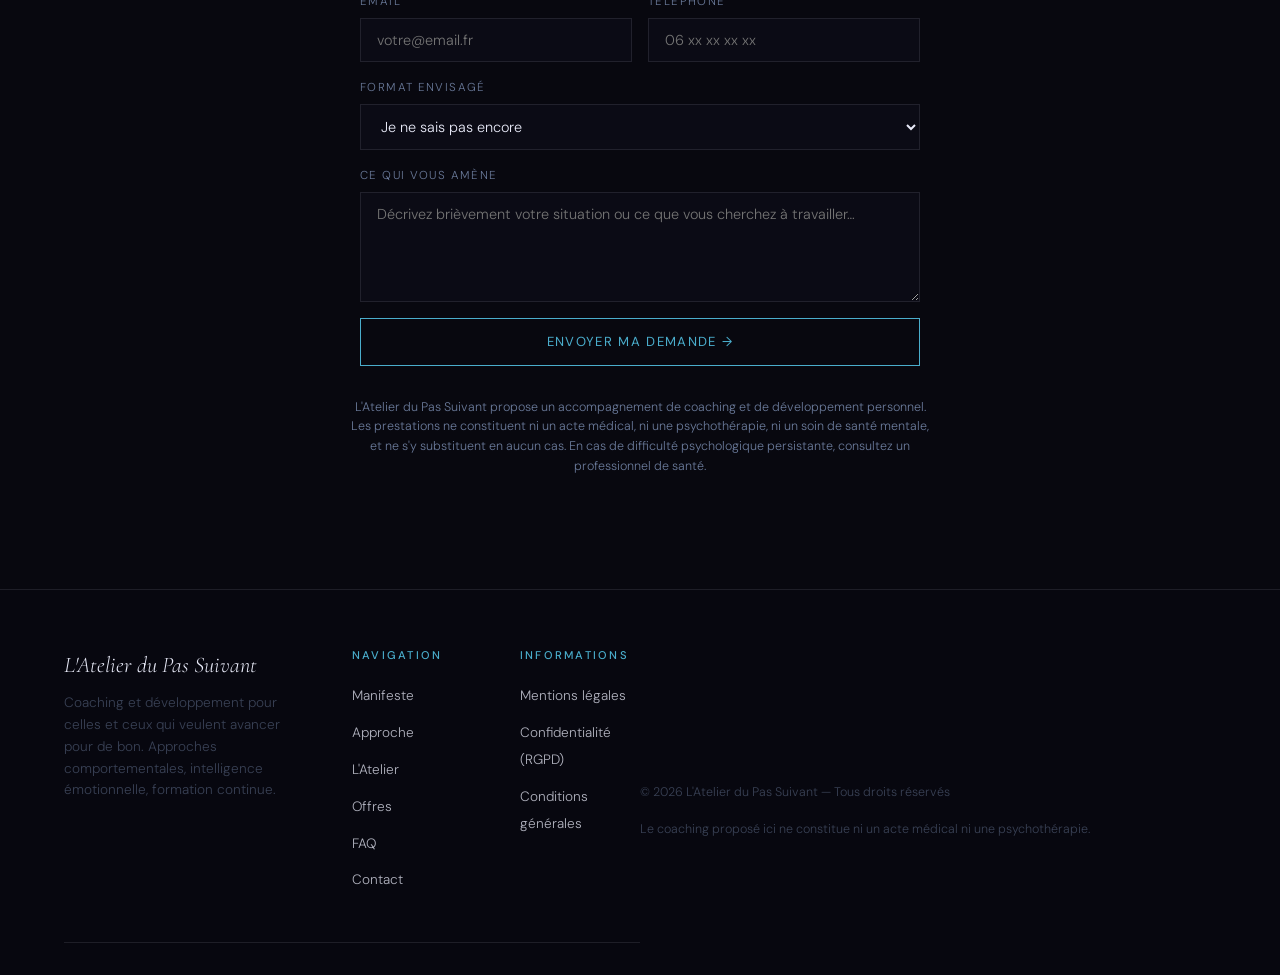
==== commit 63daabb9: "Add files via upload" ====
--- a/index.html
+++ b/index.html
@@ -10,9 +10,9 @@
 <meta name="description" content="L'Atelier du Pas Suivant accompagne cadres, dirigeants et professionnels exigeants dans leur développement. Sans recettes ni promesses faciles. Un vrai travail dans la durée.">
 <meta name="keywords" content="coaching, développement personnel, performance, dirigeants, cadres, coaching en ligne, mentorat">
 <meta name="robots" content="index, follow">
-<link rel="canonical" href="https://arthurgavalas.fr">
+<link rel="canonical" href="https://atelier-du-pas-suivant.fr">
 <meta property="og:type" content="website">
-<meta property="og:url" content="https://arthurgavalas.fr">
+<meta property="og:url" content="https://atelier-du-pas-suivant.fr">
 <meta property="og:title" content="L'Atelier du Pas Suivant">
 <meta property="og:description" content="Coaching et développement sans recettes ni promesses faciles. Un vrai travail dans la durée.">
 <meta property="og:locale" content="fr_FR">
@@ -331,10 +331,10 @@
       Vous travaillez dans un environnement où les décisions ont un coût, où l'imprécision n'est pas une option, où l'on attend de vous une exigence permanente. L'accompagnement que vous recevez devrait être à la hauteur.
     </p>
     <p class="manifeste-text">
-      L'Atelier du Pas Suivant s'appuie sur ce qui a été étudié, mesuré, validé par les sciences cognitives et comportementales. Pas sur des intuitions, pas sur des recettes, pas sur des promesses. <strong>Des outils précis, un cadre clair, des résultats observables.</strong>
+      L'Atelier du Pas Suivant s'appuie sur ce qui a été étudié, observé et éprouvé en matière de comportement, d'attention et de prise de décision. Pas sur des intuitions, pas sur des recettes, pas sur des promesses. <strong>Des outils précis, un cadre clair, des résultats observables.</strong>
     </p>
     <p class="manifeste-text">
-      Je continue à étudier. Sciences cognitives, approches comportementales, philosophie, mécanismes de l'attention et de la pensée. J'explore parce qu'aucun outil seul ne suffit, et parce que ce qui marche évolue. <strong>Ce que je vous propose s'enrichit en permanence — c'est précisément ce qui en garantit la valeur.</strong>
+      Je continue à étudier : approches comportementales, philosophie, mécanismes de l'attention et de la pensée, dynamiques relationnelles. J'explore parce qu'aucun outil seul ne suffit, et parce que ce qui marche évolue. <strong>Ce que je vous propose s'enrichit en permanence — c'est précisément ce qui en garantit la valeur.</strong>
     </p>
     <p class="manifeste-text">
       Le pas suivant se prépare avec sérieux, dans la durée, avec le respect entier de votre intelligence.
@@ -374,8 +374,8 @@
         <div class="pillar">
           <span class="pillar-num">03</span>
           <div class="pillar-content">
-            <h4>Le travail émotionnel au centre</h4>
-            <p>L'épanouissement professionnel et personnel ne sont pas séparables. Le travail sur les émotions, les schémas, le rapport à soi est ce qui rend tout le reste possible.</p>
+            <h4>L'intelligence émotionnelle au centre</h4>
+            <p>Reconnaître ce que vous ressentez vraiment, lui donner sa juste place, en faire une information utile plutôt qu'un frein subi : c'est ce qui rend tout le reste possible.</p>
           </div>
         </div>
         <div class="pillar">
@@ -398,11 +398,12 @@
         <div class="about-name">L'Atelier<br>du Pas Suivant</div>
         <div class="about-role">Le coach derrière la démarche</div>
         <div class="about-credentials">
-          <div class="credential">Sciences cognitives et comportementales<br>Formation continue, application au coaching</div>
-          <div class="credential">Approches cognitives appliquées<br>Travail sur les schémas, la pensée, la décision</div>
-          <div class="credential">Travail émotionnel structuré<br>Reconnaître, intégrer, ne plus subir</div>
+          <div class="credential">Lecture objective des personnes<br>Non-verbal, incohérences, observation sans biais</div>
+          <div class="credential">Raisonnement structuré et logique formelle<br>Déduction, rigueur, clarté dans le confus</div>
+          <div class="credential">Intelligence émotionnelle appliquée<br>Reconnaître, intégrer, ne plus subir</div>
+          <div class="credential">Approches comportementales concrètes<br>Des outils pour reprendre la main sur la pression</div>
           <div class="credential">Méditation contemplative<br>Zazen et vipassana, plusieurs années de pratique</div>
-          <div class="credential">Recherche permanente<br>Mentalisme, philosophie, sciences de l'attention</div>
+          <div class="credential">Recherche permanente<br>Philosophie, sciences de l'attention, linguistique</div>
         </div>
         <div class="langs" style="margin-top:2rem">
           <span class="lang-tag">Français</span>
@@ -414,10 +415,10 @@
       </div>
       <div class="about-right fade-in" style="transition-delay:0.15s">
         <p>L'Atelier du Pas Suivant est né d'une conviction : <strong>l'accompagnement de profils exigeants doit être à la hauteur de l'exigence qu'ils s'imposent à eux-mêmes.</strong></p>
-        <p>Je travaille avec des outils issus des sciences cognitives et comportementales, des approches contemplatives, et d'une exploration personnelle continue des mécanismes de l'attention, de la décision et de la communication. Ce n'est pas de l'éclectisme : c'est le constat qu'<strong>aucune méthode unique ne suffit, et que le sur-mesure exige une bibliothèque large d'outils éprouvés.</strong></p>
-        <p>Je continue à étudier, parce que c'est précisément ce qui distingue une pratique sérieuse d'une recette figée. Sciences cognitives, philosophie, linguistique, mentalisme : ces champs ne sont pas des passions secondaires, ils nourrissent directement ma façon d'écouter, de questionner, et de comprendre ce qui se joue chez la personne en face.</p>
+        <p>Je travaille avec des outils issus des approches comportementales, des pratiques contemplatives, et d'une exploration personnelle continue des mécanismes de l'attention, de la décision et de la communication. Ce n'est pas de l'éclectisme : c'est le constat qu'<strong>aucune méthode unique ne suffit, et que le sur-mesure exige une bibliothèque large d'outils éprouvés.</strong></p>
+        <p>Je continue à étudier, parce que c'est précisément ce qui distingue une pratique sérieuse d'une recette figée. Approches comportementales, philosophie, linguistique, lecture du comportement : ces champs ne sont pas des passions secondaires, ils nourrissent directement ma façon d'écouter, de questionner, et de comprendre ce qui se joue chez la personne en face.</p>
         <div class="quote">"L'objectif de cet atelier n'est pas de vous séduire. C'est de vous être réellement utile."</div>
-        <p>Ce qui me tient à cœur dans ce travail, c'est la conviction que <strong>l'épanouissement professionnel et l'épanouissement personnel ne sont pas deux choses séparées.</strong> L'un nourrit l'autre, ou l'un plombe l'autre. Le travail émotionnel est au centre de tout : apprendre à reconnaître ce qu'on ressent vraiment, à lui donner sa juste place, à ne plus le subir comme un frein mais à l'intégrer comme une information précieuse.</p>
+        <p>Ce qui me tient à cœur dans ce travail, c'est la conviction que <strong>l'épanouissement professionnel et l'épanouissement personnel ne sont pas deux choses séparées.</strong> L'un nourrit l'autre, ou l'un plombe l'autre. L'intelligence émotionnelle est au centre de tout : apprendre à reconnaître ce qu'on ressent vraiment, à lui donner sa juste place, à ne plus le subir comme un frein mais à l'intégrer comme une information précieuse.</p>
         <p>Ma pratique personnelle de la méditation, zazen et vipassana depuis plusieurs années, nourrit directement ma façon d'accompagner. <strong>La pleine présence, la lucidité face à ses propres schémas, la capacité à observer sans réagir</strong> : ce sont des compétences que je pratique autant que je les transmets.</p>
         <p>L'Atelier du Pas Suivant, c'est ça : un endroit où l'on travaille avec sérieux, dans la durée, avec des outils précis et le respect entier de votre intelligence.</p>
       </div>
@@ -553,10 +554,10 @@
     </div>
     <div class="faq-list fade-in" style="transition-delay:0.1s;margin-top:3rem">
       <details class="faq-item">
-        <summary>Quelle est la différence entre votre coaching et une psychothérapie ?</summary>
+        <summary>En quoi votre coaching se distingue-t-il d'un simple conseil ?</summary>
         <div class="faq-answer">
-          <p>Le coaching travaille sur des situations présentes et futures : décisions, schémas qui freinent, capacités à développer. La psychothérapie, elle, traite des souffrances psychiques avérées, souvent avec une dimension historique et clinique. Ce sont deux dispositifs différents qui peuvent parfois être complémentaires.</p>
-          <p>Si pendant nos échanges il apparaît que ce qui se joue relève davantage d'un travail thérapeutique, je vous le dirai et pourrai vous orienter. La clarté du cadre fait partie du sérieux du travail.</p>
+          <p>Le coaching ne donne pas de réponses toutes faites : il travaille sur des situations présentes et futures — décisions, schémas qui freinent, capacités à développer. L'objectif n'est pas de vous dire quoi faire, mais de vous rendre capable de voir clair et d'agir par vous-même, durablement.</p>
+          <p>C'est un accompagnement de développement, pas un soin. Si ce que vous traversez demande un autre type de prise en charge, je vous le dirai et pourrai vous orienter. La clarté du cadre fait partie du sérieux du travail.</p>
         </div>
       </details>
       <details class="faq-item">
@@ -663,7 +664,7 @@
   <div class="footer-grid">
     <div>
       <div class="footer-brand">L'Atelier du Pas Suivant</div>
-      <p class="footer-tagline">Coaching et développement pour celles et ceux qui veulent avancer pour de bon. Sciences cognitives, approches comportementales, formation continue.</p>
+      <p class="footer-tagline">Coaching et développement pour celles et ceux qui veulent avancer pour de bon. Approches comportementales, intelligence émotionnelle, formation continue.</p>
     </div>
     <div class="footer-col">
       <h4>Navigation</h4>
